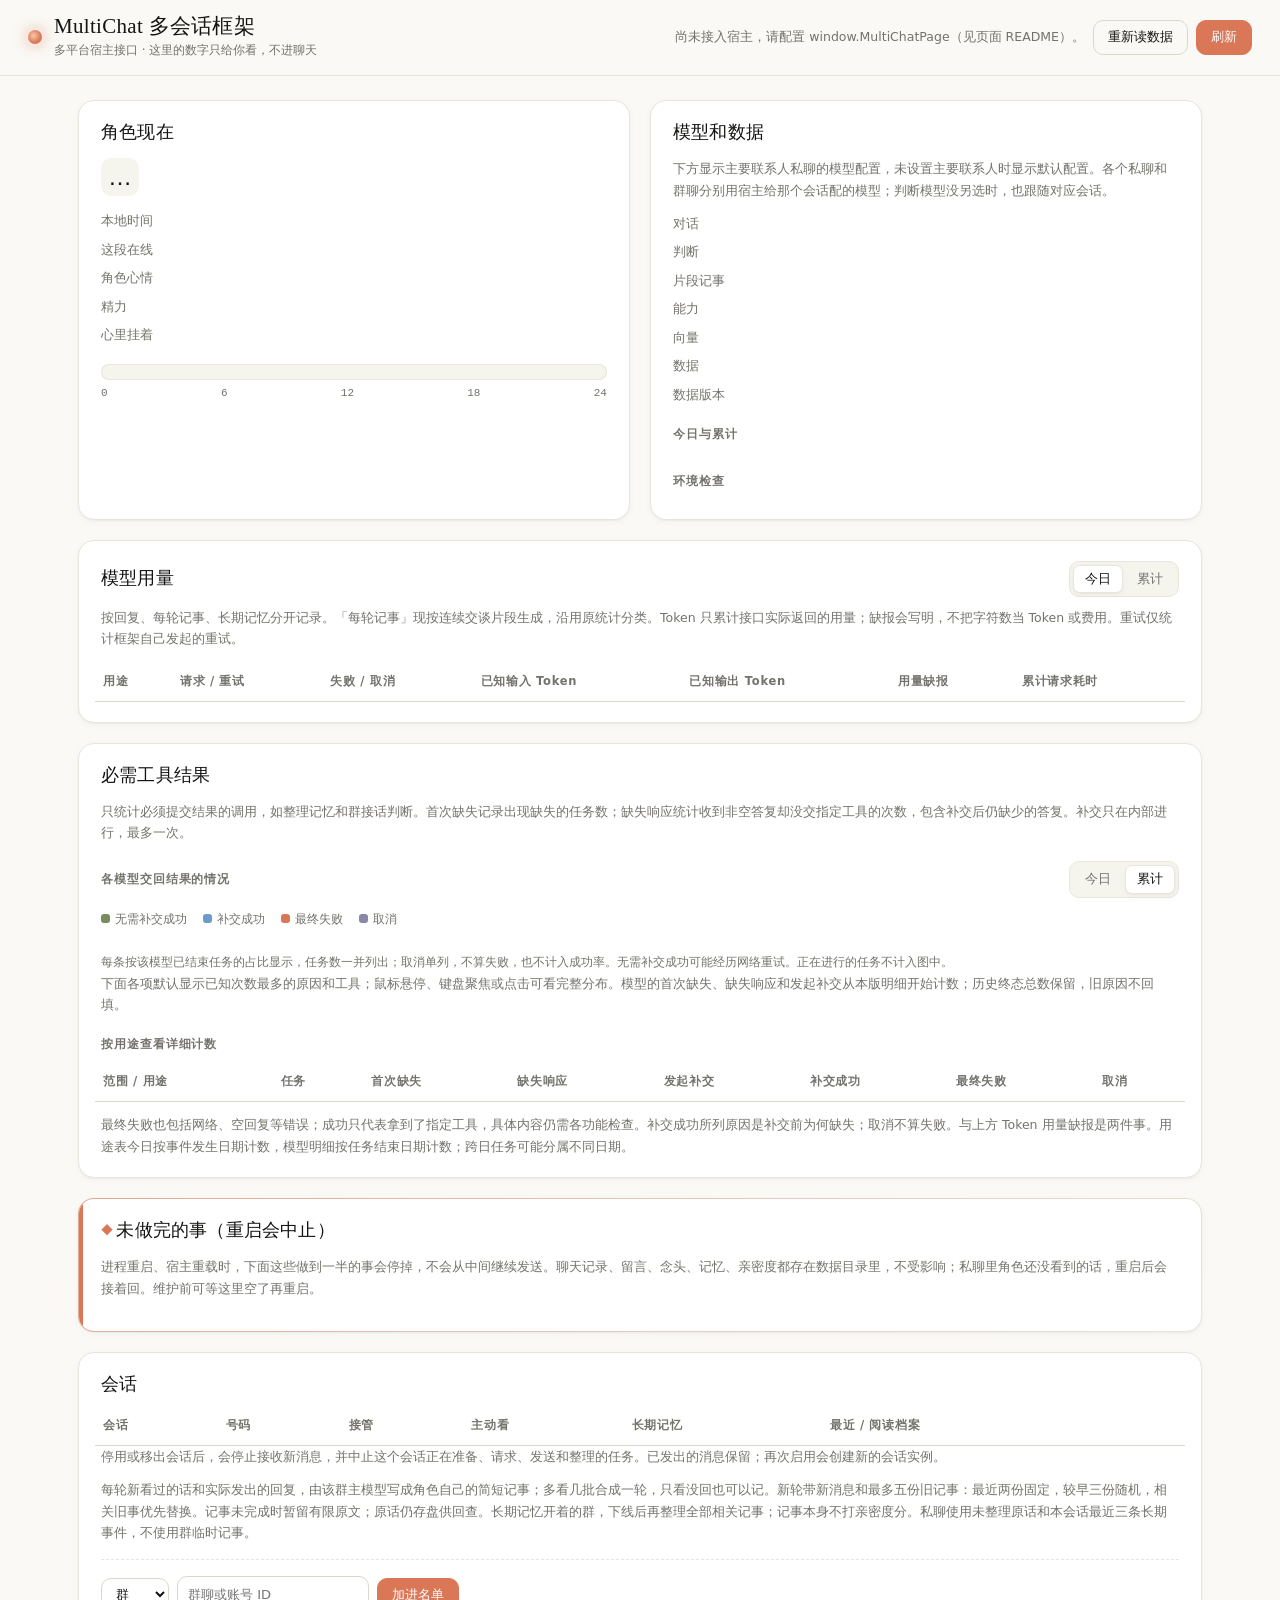
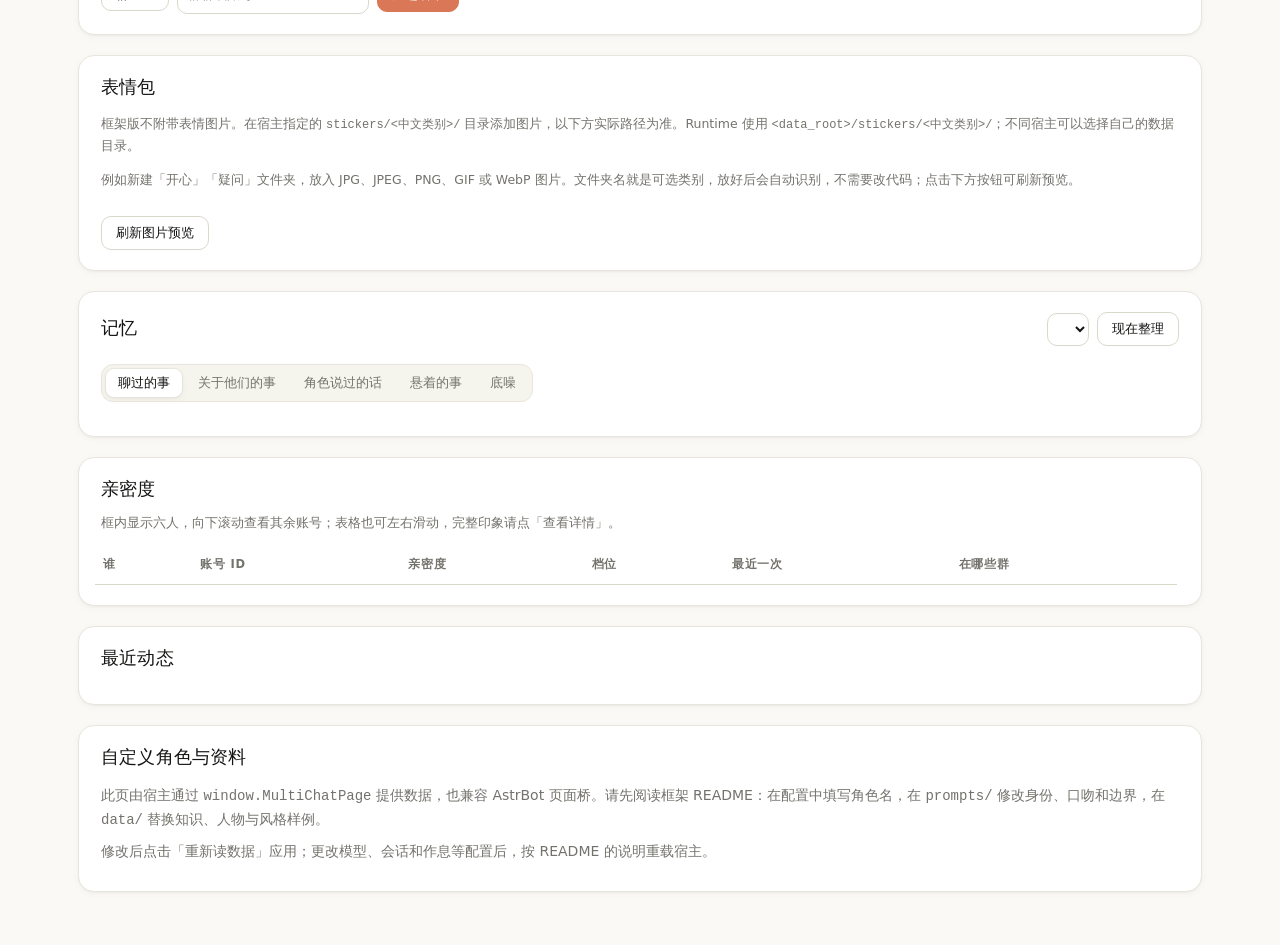
==== pages/dashboard/index.html @ bdea9f64 "Publish MultiChat framework v0.1.0" ====
<!doctype html>
<html lang="zh-CN">
  <head>
    <meta charset="utf-8" />
    <meta name="viewport" content="width=device-width, initial-scale=1" />
    <title>MultiChat 多会话框架</title>
    <link rel="stylesheet" href="./style.css" />
  </head>
  <body>
    <header class="top">
      <div class="brand">
        <span class="glow" aria-hidden="true"></span>
        <div>
          <h1>MultiChat 多会话框架</h1>
          <span class="sub">多平台宿主接口 · 这里的数字只给你看，不进聊天</span>
        </div>
      </div>
      <div class="top-actions">
        <span id="updated" class="muted"></span>
        <button id="reload-data" class="ghost">重新读数据</button>
        <button id="refresh">刷新</button>
      </div>
    </header>

    <main>
      <section class="grid two">
        <div class="card" id="her-card">
          <h2 id="character-heading">角色现在</h2>
          <div class="status-row">
            <span id="status-dot" class="status-icon" role="img" aria-label="状态加载中">…</span>
            <span id="status" class="status"></span>
            <span id="activity" class="muted"></span>
          </div>
          <p id="detail" class="detail"></p>
          <dl class="kv">
            <dt>本地时间</dt><dd id="her-hour"></dd>
            <dt>这段在线</dt><dd id="online-span"></dd>
            <dt>角色心情</dt><dd id="mood"></dd>
            <dt>精力</dt><dd id="energy"></dd>
            <dt>心里挂着</dt><dd id="thought"></dd>
          </dl>
          <div class="timeline-wrap">
            <div class="timeline" id="timeline"></div>
            <div class="timeline-scale"><span>0</span><span>6</span><span>12</span><span>18</span><span>24</span></div>
            <div class="legend" id="legend"></div>
          </div>
        </div>

        <div class="card">
          <h2>模型和数据</h2>
          <p class="muted">下方显示主要联系人私聊的模型配置，未设置主要联系人时显示默认配置。各个私聊和群聊分别用宿主给那个会话配的模型；判断模型没另选时，也跟随对应会话。</p>
          <dl class="kv">
            <dt>对话</dt><dd id="m-chat"></dd>
            <dt>判断</dt><dd id="m-judge"></dd>
            <dt>片段记事</dt><dd id="m-summary"></dd>
            <dt>能力</dt><dd id="m-caps"></dd>
            <dt>向量</dt><dd id="m-vec"></dd>
            <dt>数据</dt><dd id="m-data" class="path"></dd>
            <dt>数据版本</dt><dd id="m-version"></dd>
          </dl>
          <h3>今日与累计</h3>
          <div class="stats" id="stats"></div>
          <p class="muted stats-note" id="stats-total-note"></p>
          <h3>环境检查</h3>
          <ul class="env" id="env"></ul>
        </div>
      </section>

      <section class="card">
        <div class="card-head">
          <h2>模型用量</h2>
          <div class="period-switch" role="group" aria-label="模型用量统计范围">
            <button type="button" id="usage-today" class="on" aria-pressed="true">今日</button>
            <button type="button" id="usage-total" aria-pressed="false">累计</button>
          </div>
        </div>
        <p class="muted">按回复、每轮记事、长期记忆分开记录。「每轮记事」现按连续交谈片段生成，沿用原统计分类。Token 只累计接口实际返回的用量；缺报会写明，不把字符数当 Token 或费用。重试仅统计框架自己发起的重试。</p>
        <p class="muted" id="usage-range-note"></p>
        <div class="table-wrap"><table class="table" id="model-usage">
          <thead><tr><th>用途</th><th>请求 / 重试</th><th>失败 / 取消</th><th>已知输入 Token</th><th>已知输出 Token</th><th>用量缺报</th><th>累计请求耗时</th></tr></thead>
          <tbody></tbody>
        </table></div>
      </section>

      <section class="card" id="tool-results-card">
        <h2>必需工具结果</h2>
        <p class="muted" id="tool-results-since"></p>
        <p class="muted">只统计必须提交结果的调用，如整理记忆和群接话判断。首次缺失记录出现缺失的任务数；缺失响应统计收到非空答复却没交指定工具的次数，包含补交后仍缺少的答复。补交只在内部进行，最多一次。</p>
        <div class="card-head tool-chart-head">
          <h3>各模型交回结果的情况</h3>
          <div class="period-switch" role="group" aria-label="各模型工具结果统计范围">
            <button type="button" id="tool-model-today" aria-pressed="false">今日</button>
            <button type="button" id="tool-model-total" class="on" aria-pressed="true">累计</button>
          </div>
        </div>
        <p class="muted" id="tool-model-since"></p>
        <div class="tool-model-legend" aria-label="图例">
          <span><i class="result-first"></i>无需补交成功</span>
          <span><i class="result-recovered"></i>补交成功</span>
          <span><i class="result-failed"></i>最终失败</span>
          <span><i class="result-cancelled"></i>取消</span>
        </div>
        <div class="tool-model-chart" id="tool-model-chart" aria-label="按模型比较必需工具结果"></div>
        <p class="muted tool-chart-note">每条按该模型已结束任务的占比显示，任务数一并列出；取消单列，不算失败，也不计入成功率。无需补交成功可能经历网络重试。正在进行的任务不计入图中。</p>
        <p class="muted">下面各项默认显示已知次数最多的原因和工具；鼠标悬停、键盘聚焦或点击可看完整分布。模型的首次缺失、缺失响应和发起补交从本版明细开始计数；历史终态总数保留，旧原因不回填。</p>
        <h3>按用途查看详细计数</h3>
        <div class="table-wrap"><table class="table" id="tool-results">
          <thead><tr><th>范围 / 用途</th><th>任务</th><th>首次缺失</th><th>缺失响应</th><th>发起补交</th><th>补交成功</th><th>最终失败</th><th>取消</th></tr></thead>
          <tbody></tbody>
        </table></div>
        <p class="muted tool-results-note">最终失败也包括网络、空回复等错误；成功只代表拿到了指定工具，具体内容仍需各功能检查。补交成功所列原因是补交前为何缺失；取消不算失败。与上方 Token 用量缺报是两件事。用途表今日按事件发生日期计数，模型明细按任务结束日期计数；跨日任务可能分属不同日期。</p>
      </section>

      <section class="card" id="unfinished-card">
        <h2>未做完的事（重启会中止）</h2>
        <p class="muted">进程重启、宿主重载时，下面这些做到一半的事会停掉，不会从中间继续发送。聊天记录、留言、念头、记忆、亲密度都存在数据目录里，不受影响；私聊里角色还没看到的话，重启后会接着回。维护前可等这里空了再重启。</p>
        <ul class="env" id="unfinished"></ul>
      </section>

      <section class="card">
        <div class="card-head">
          <h2>会话</h2>
          <span class="muted" id="wl-note"></span>
        </div>
        <div class="table-wrap"><table class="table" id="sessions">
          <thead><tr><th>会话</th><th>号码</th><th>接管</th><th>主动看</th><th>长期记忆</th><th>最近 / 阅读档案</th><th></th></tr></thead>
          <tbody></tbody>
        </table></div>
        <p class="muted">停用或移出会话后，会停止接收新消息，并中止这个会话正在准备、请求、发送和整理的任务。已发出的消息保留；再次启用会创建新的会话实例。</p>
        <p class="muted">每轮新看过的话和实际发出的回复，由该群主模型写成角色自己的简短记事；多看几批合成一轮，只看没回也可以记。新轮带新消息和最多五份旧记事：最近两份固定，较早三份随机，相关旧事优先替换。记事未完成时暂留有限原文；原话仍存盘供回查。长期记忆开着的群，下线后再整理全部相关记事；记事本身不打亲密度分。私聊使用未整理原话和本会话最近三条长期事件，不使用群临时记事。</p>
        <form id="add-session" class="inline-form">
          <select id="add-kind"><option value="group">群</option><option value="private">私聊</option></select>
          <input id="add-id" placeholder="群聊或账号 ID" />
          <button type="submit">加进名单</button>
          <span class="muted" id="add-note"></span>
        </form>
      </section>

      <section class="card">
        <h2>表情包</h2>
        <p class="muted">框架版不附带表情图片。在宿主指定的 <code class="path">stickers/&lt;中文类别&gt;/</code> 目录添加图片，以下方实际路径为准。Runtime 使用 <code class="path">&lt;data_root&gt;/stickers/&lt;中文类别&gt;/</code>；不同宿主可以选择自己的数据目录。</p>
        <p class="muted">例如新建「开心」「疑问」文件夹，放入 JPG、JPEG、PNG、GIF 或 WebP 图片。文件夹名就是可选类别，放好后会自动识别，不需要改代码；点击下方按钮可刷新预览。</p>
        <p class="muted path" id="sticker-dir"></p>
        <p class="muted" id="sticker-count"></p>
        <div id="stickers" class="stickers"></div>
        <button id="load-stickers" class="ghost">刷新图片预览</button>
      </section>

      <section class="card">
        <div class="card-head">
          <h2>记忆</h2>
          <div class="row">
            <select id="mem-scope"></select>
            <button id="mem-run" class="ghost">现在整理</button>
          </div>
        </div>
        <p class="muted" id="mem-note"></p>
        <div class="tabs" id="mem-tabs">
          <button data-tab="episodes" class="on">聊过的事</button>
          <button data-tab="facts">关于他们的事</button>
          <button data-tab="words">角色说过的话</button>
          <button data-tab="threads">悬着的事</button>
          <button data-tab="haze">底噪</button>
        </div>
        <div id="mem-list" class="list"></div>
      </section>

      <section class="card">
        <div class="card-head"><h2>亲密度</h2><span class="muted" id="intimacy-count"></span></div>
        <p class="muted" id="intimacy-scroll-note">框内显示六人，向下滚动查看其余账号；表格也可左右滑动，完整印象请点「查看详情」。</p>
        <div class="table-wrap intimacy-scroll" id="intimacy-scroll" tabindex="0" role="region" aria-label="亲密度账号列表" aria-describedby="intimacy-scroll-note"><table class="table" id="intimacy">
          <thead><tr><th>谁</th><th>账号 ID</th><th>亲密度</th><th>档位</th><th>最近一次</th><th>在哪些群</th></tr></thead>
          <tbody></tbody>
        </table></div>
      </section>

      <section class="card">
        <h2>最近动态</h2>
        <div id="events" class="events"></div>
      </section>

      <footer class="card feedback" aria-labelledby="feedback-title">
        <h2 id="feedback-title">自定义角色与资料</h2>
        <p>此页由宿主通过 <code>window.MultiChatPage</code> 提供数据，也兼容 AstrBot 页面桥。请先阅读框架 README：在配置中填写角色名，在 <code>prompts/</code> 修改身份、口吻和边界，在 <code>data/</code> 替换知识、人物与风格样例。</p>
        <p>修改后点击「重新读数据」应用；更改模型、会话和作息等配置后，按 README 的说明重载宿主。</p>
      </footer>
    </main>
    <dialog id="intimacy-detail" class="intimacy-detail" aria-labelledby="intimacy-detail-title">
      <div class="card-head">
        <h2 id="intimacy-detail-title">账号详情</h2>
        <form method="dialog"><button type="submit" class="ghost" autofocus>关闭</button></form>
      </div>
      <div id="intimacy-detail-body"></div>
    </dialog>
    <div id="tool-detail-popover" class="tool-detail-popover" role="dialog" aria-labelledby="tool-detail-title" aria-modal="false" hidden></div>
    <div id="toast" class="toast"></div>
    <script type="module" src="./app.js"></script>
  </body>
</html>
---- pages/dashboard/style.css ----
/* MultiChat 多会话框架 · 仪表盘。暖色奶油底、陶土橙点缀、衬线标题（Claude 风格的配色和字体，不用它的标志）。
   字体只用本机装了的（不从网上拉）：标题衬线，中文没有衬线字体时退到雅黑 / 苹方，不退到宋体 */
:root {
  --bg: #faf9f5;
  --card: #ffffff;
  --inset: #f5f4ed;
  --text: #141413;
  --muted: #73726c;
  --line: #e8e6dc;
  --line-strong: #dad7cb;
  --accent: #d97757;
  --accent-hover: #c6613f;
  --accent-ink: #b5573a;
  --accent-soft: #f7e8e1;
  --ok: #5f7346;
  --ok-dot: #788c5d;
  --ok-soft: #ebefe3;
  --warn: #a8502f;
  --warn-soft: #f8ebe4;
  --shadow: 0 1px 2px rgba(20, 20, 19, .04), 0 2px 8px rgba(20, 20, 19, .03);
  --night: #6a9bcc;
  --day: #d4a55a;
  --rest: #cfccc1;
  --mission: #d97757;
  --mission-offline: #aa705c;
  --rest-offline: #8987a7;
  --idle: #788c5d;
  --serif: "Lora", "Tiempos Text", Georgia, "Noto Serif SC", "Source Han Serif SC", "Songti SC", "PingFang SC", "Microsoft YaHei", serif;
  --sans: system-ui, -apple-system, "Segoe UI", "PingFang SC", "Microsoft YaHei", sans-serif;
  --mono: ui-monospace, "Cascadia Mono", Consolas, monospace;
  color-scheme: light;
}
/* 深色：AstrBot 切了深色就跟着（data-theme），没说就跟系统 */
[data-theme="dark"] {
  --bg: #262624;
  --card: #30302e;
  --inset: #2a2a28;
  --text: #f5f4ed;
  --muted: #a6a39a;
  --line: #3d3d3a;
  --line-strong: #4a4a46;
  --accent: #d97757;
  --accent-hover: #e08a6c;
  --accent-ink: #e8a084;
  --accent-soft: #45302a;
  --ok: #a9bb8c;
  --ok-dot: #9db27c;
  --ok-soft: #343a2c;
  --warn: #eaa487;
  --warn-soft: #46302a;
  --shadow: 0 1px 2px rgba(0, 0, 0, .25);
  --night: #7fa9d6;
  --day: #d9b06a;
  --rest: #55534d;
  --mission: #e08a6c;
  --mission-offline: #b88470;
  --rest-offline: #aaa6ce;
  --idle: #93a874;
  color-scheme: dark;
}
@media (prefers-color-scheme: dark) {
  :root:not([data-theme="light"]) {
    --bg: #262624;
    --card: #30302e;
    --inset: #2a2a28;
    --text: #f5f4ed;
    --muted: #a6a39a;
    --line: #3d3d3a;
    --line-strong: #4a4a46;
    --accent-hover: #e08a6c;
    --accent-ink: #e8a084;
    --accent-soft: #45302a;
    --ok: #a9bb8c;
    --ok-dot: #9db27c;
    --ok-soft: #343a2c;
    --warn: #eaa487;
    --warn-soft: #46302a;
    --shadow: 0 1px 2px rgba(0, 0, 0, .25);
    --night: #7fa9d6;
    --day: #d9b06a;
    --rest: #55534d;
    --mission: #e08a6c;
    --mission-offline: #b88470;
    --rest-offline: #aaa6ce;
    --idle: #93a874;
    color-scheme: dark;
  }
}

* { box-sizing: border-box; }
html { background: var(--bg); }
body {
  margin: 0;
  background: var(--bg);
  color: var(--text);
  font: 14px/1.65 var(--sans);
  -webkit-font-smoothing: antialiased;
}
::selection { background: var(--accent-soft); }

/* ---------- 顶栏 ---------- */
.top {
  display: flex; flex-wrap: wrap; align-items: center; justify-content: space-between; gap: 12px;
  padding: 14px 28px;
  background: color-mix(in srgb, var(--bg) 88%, transparent);
  backdrop-filter: saturate(1.2) blur(8px);
  border-bottom: 1px solid var(--line);
  position: sticky; top: 0; z-index: 2;
}
.brand { display: flex; align-items: center; gap: 12px; min-width: 0; }
.glow {
  /* 一点萤火 */
  flex: none; width: 14px; height: 14px; border-radius: 50%;
  background: radial-gradient(circle at 40% 40%, #f6c9a8, var(--accent) 60%);
  box-shadow: 0 0 0 4px var(--accent-soft), 0 0 14px 2px color-mix(in srgb, var(--accent) 45%, transparent);
  animation: glow 3.6s ease-in-out infinite;
}
@keyframes glow { 50% { box-shadow: 0 0 0 6px var(--accent-soft), 0 0 20px 4px color-mix(in srgb, var(--accent) 30%, transparent); } }
@media (prefers-reduced-motion: reduce) { .glow { animation: none; } }
h1 { font: 500 21px/1.2 var(--serif); margin: 0; letter-spacing: .3px; white-space: nowrap; }
.sub { display: block; color: var(--muted); font-size: 12px; margin-top: 2px; }
.top-actions, .row { display: flex; gap: 8px; align-items: center; flex-wrap: wrap; }

/* ---------- 版面 ---------- */
main { padding: 24px 28px 56px; display: grid; grid-template-columns: minmax(0, 1fr); gap: 20px; max-width: 1180px; margin: 0 auto; }
.grid.two { display: grid; grid-template-columns: repeat(auto-fit, minmax(min(340px, 100%), 1fr)); gap: 20px; }
.card {
  background: var(--card); border: 1px solid var(--line); border-radius: 16px;
  padding: 20px 22px; min-width: 0; box-shadow: var(--shadow);
}
.card-head { display: flex; justify-content: space-between; align-items: center; gap: 12px; flex-wrap: wrap; margin-bottom: 10px; }
.card-head h2 { margin: 0; }
h2 { font: 500 18px/1.3 var(--serif); margin: 0 0 14px; letter-spacing: .2px; }
h3 {
  font-size: 11.5px; margin: 20px 0 8px; color: var(--muted); font-weight: 600;
  letter-spacing: .08em; text-transform: uppercase;
}
.muted { color: var(--muted); font-size: 12.5px; }
p.muted { margin: 0 0 12px; line-height: 1.7; }
#tool-results .tool-result-total { font-weight: 600; background: var(--inset); }
p.tool-results-note { margin: 12px 0 0; }

/* 「未做完的事」：一块告示 */
#unfinished-card {
  background: linear-gradient(0deg, var(--card), var(--card)) padding-box,
              linear-gradient(135deg, color-mix(in srgb, var(--accent) 55%, var(--line)), var(--line)) border-box;
  border: 1px solid transparent;
  position: relative; overflow: hidden;
}
#unfinished-card::before {
  content: ""; position: absolute; inset: 0 auto 0 0; width: 4px; background: var(--accent);
}
#unfinished-card h2::before { content: "◆ "; color: var(--accent); font-size: 12px; vertical-align: 2px; }

/* ---------- 按钮、输入 ---------- */
button {
  font: 500 13px/1.4 var(--sans); padding: 7px 14px; border-radius: 10px; cursor: pointer;
  border: 1px solid var(--accent); background: var(--accent); color: #fff; white-space: nowrap;
  transition: background .15s, border-color .15s, color .15s, box-shadow .15s;
}
button:hover { background: var(--accent-hover); border-color: var(--accent-hover); }
button:focus-visible, input:focus-visible, select:focus-visible, textarea:focus-visible {
  outline: none; box-shadow: 0 0 0 3px color-mix(in srgb, var(--accent) 35%, transparent);
}
button.ghost { background: transparent; color: var(--text); border-color: var(--line-strong); }
button.ghost:hover { background: var(--inset); border-color: var(--line-strong); }
button.small { padding: 3px 10px; font-size: 12px; border-radius: 8px; }
button:disabled { opacity: .5; cursor: default; }
input, select, textarea {
  font: inherit; font-size: 13px; padding: 7px 10px; border-radius: 10px;
  border: 1px solid var(--line-strong); background: var(--card); color: var(--text);
}
textarea { width: 100%; resize: vertical; }

/* ---------- 角色现在 ---------- */
.status-row { display: flex; align-items: center; gap: 10px; flex-wrap: wrap; }
.status-icon { display: inline-flex; align-items: center; justify-content: center; width: 38px; height: 38px; border-radius: 10px; background: var(--inset); flex: none; font: 24px/1 "Segoe UI Emoji", "Apple Color Emoji", sans-serif; }
.status-icon.online { background: var(--ok-soft); }
.status-icon.mission { background: var(--accent-soft); }
.status-icon.rest { background: var(--inset); }
.status { font: 500 26px/1.2 var(--serif); }
.detail { margin: 8px 0 14px; color: var(--muted); line-height: 1.7; }
.kv { display: grid; grid-template-columns: 84px minmax(0, 1fr); gap: 7px 14px; margin: 0; }
.kv dt { color: var(--muted); font-size: 13px; }
.kv dd { margin: 0; overflow-wrap: anywhere; }
.path { font-family: var(--mono); font-size: 12px; overflow-wrap: anywhere; word-break: break-word; }
.bar {
  display: inline-block; vertical-align: middle; width: 120px; height: 6px; border-radius: 99px;
  background: var(--inset); box-shadow: inset 0 0 0 1px var(--line); margin-right: 10px; overflow: hidden;
}
.bar > i { display: block; height: 100%; border-radius: 99px; background: var(--accent); }
.timeline-wrap { margin-top: 18px; }
.timeline {
  position: relative; height: 16px; border-radius: 99px; overflow: hidden; display: flex;
  background: var(--inset); box-shadow: inset 0 0 0 1px var(--line);
}
.timeline > span { height: 100%; }
.timeline .now { position: absolute; top: 0; bottom: 0; width: 2px; background: var(--text); box-shadow: 0 0 0 2px var(--card); }
.timeline-scale { display: flex; justify-content: space-between; color: var(--muted); font-size: 11px; margin-top: 4px; font-family: var(--mono); }
.legend { display: flex; gap: 14px; flex-wrap: wrap; font-size: 12px; color: var(--muted); margin-top: 8px; }
.legend i { display: inline-block; width: 9px; height: 9px; border-radius: 50%; margin-right: 5px; vertical-align: 0; }

/* ---------- 今天、环境检查、告示 ---------- */
.stats { display: grid; grid-template-columns: repeat(auto-fit, minmax(min(170px, 100%), 1fr)); gap: 10px; }
.stat { background: var(--inset); border: 1px solid var(--line); border-radius: 12px; padding: 10px 12px; }
.stat b { display: block; font: 500 22px/1.2 var(--serif); }
.stat span { color: var(--muted); font-size: 12px; }
.stat .stat-name { display: block; color: var(--text); margin-bottom: 8px; font-weight: 600; }
.stat-values { display: grid; grid-template-columns: minmax(0, 1fr) minmax(0, 1fr); gap: 8px; }
.stat-values > div { min-width: 0; }
.stat-values b { font-variant-numeric: tabular-nums; overflow-wrap: anywhere; font-size: 21px; }
.stat-values .stat-total { text-align: right; padding-left: 8px; border-left: 1px solid var(--line-strong); }
p.stats-note { margin: 9px 0 0; font-size: 11px; }
.period-switch { display: inline-flex; gap: 2px; padding: 3px; border: 1px solid var(--line); border-radius: 10px; background: var(--inset); }
.period-switch button { background: transparent; color: var(--muted); border-color: transparent; border-radius: 7px; padding: 4px 11px; }
.period-switch button:hover { color: var(--text); }
.period-switch button.on { color: var(--text); border-color: var(--line); background: var(--card); box-shadow: var(--shadow); }
#model-usage .usage-total { font-weight: 600; background: var(--inset); }

/* 必需结果按模型比较：宽度为已结束任务占比，文字同时提供次数。 */
.tool-chart-head { margin-top: 18px; }
.tool-chart-head h3 { margin: 0; }
.tool-model-legend, .tool-model-values { display: flex; flex-wrap: wrap; gap: 5px 16px; color: var(--muted); font-size: 12px; }
.tool-model-legend { margin: 12px 0 14px; }
.tool-model-legend i, .tool-model-values i { display: inline-block; width: 9px; height: 9px; border-radius: 3px; margin-right: 5px; }
.result-first { background: var(--ok-dot); }
.result-recovered { background: var(--night); }
.result-failed { background: var(--mission); }
.result-cancelled { background: var(--rest-offline); }
.tool-model-chart { display: grid; gap: 14px; }
.tool-model-row { border: 1px solid var(--line); border-radius: 12px; padding: 12px 14px; background: var(--inset); min-width: 0; }
.tool-model-title { display: flex; justify-content: space-between; align-items: flex-start; gap: 12px; margin-bottom: 9px; }
.tool-model-name { min-width: 0; }
.tool-model-name b { display: block; font-weight: 600; overflow-wrap: anywhere; }
.tool-model-name span, .tool-model-summary span { display: block; color: var(--muted); font-size: 11.5px; overflow-wrap: anywhere; }
.tool-model-summary { text-align: right; flex-shrink: 0; }
.tool-model-summary b { font-weight: 600; font-variant-numeric: tabular-nums; }
.tool-model-bar { display: flex; height: 16px; border-radius: 6px; overflow: hidden; background: var(--line); }
.tool-model-bar > span:not(.tool-model-zero) { flex: none; height: 100%; }
.tool-model-bar > span + span { border-left: 1px solid var(--card); }
.tool-model-zero { margin: auto; line-height: 16px; color: var(--muted); font-size: 10px; }
.tool-model-values { margin-top: 8px; }
.tool-model-values b { color: var(--text); font-variant-numeric: tabular-nums; font-weight: 500; }
.chart-empty { padding: 18px 14px; color: var(--muted); background: var(--inset); border: 1px dashed var(--line-strong); border-radius: 10px; font-size: 13px; }
p.tool-chart-note { margin: 10px 0 0; font-size: 11.5px; }
.env { list-style: none; padding: 0; margin: 0; display: grid; gap: 8px; }
.env li {
  position: relative; padding: 8px 12px 8px 30px; border-radius: 10px; font-size: 13px; line-height: 1.6;
  background: var(--inset); border: 1px solid var(--line);
}
.env li::before {
  content: ""; position: absolute; left: 12px; top: 14px; width: 7px; height: 7px; border-radius: 50%; background: var(--muted);
}
.env li.warn { background: var(--warn-soft); border-color: color-mix(in srgb, var(--warn) 22%, transparent); color: var(--warn); }
.env li.warn::before { background: var(--accent); }
.env li.ok { background: var(--ok-soft); border-color: color-mix(in srgb, var(--ok) 22%, transparent); color: var(--ok); }
.env li.ok::before { background: var(--ok-dot); }
.env li b { font-weight: 600; }

/* ---------- 表格、开关 ---------- */
.table-wrap { overflow-x: auto; margin: 0 -6px; }
.table { width: 100%; border-collapse: separate; border-spacing: 0; font-size: 13px; }
.table th, .table td { text-align: left; padding: 10px 8px; border-bottom: 1px solid var(--line); vertical-align: top; }
.table th { color: var(--muted); font-weight: 600; font-size: 11.5px; letter-spacing: .06em; border-bottom-color: var(--line-strong); white-space: nowrap; }
.table td:first-child { white-space: nowrap; }
.table td.muted { min-width: 7.5em; }  /* 说明文字多的列别挤成一字一行（表格本来就能左右滑） */
#intimacy td:nth-child(5) { min-width: 15em; }  /* 亲密度表「最近一次」：理由、印象 */
.intimacy-scroll { --intimacy-row-height: 112px; overflow-y: auto; max-height: 720px; scrollbar-gutter: stable; overscroll-behavior: contain; }
.intimacy-scroll:focus-visible { outline: 2px solid var(--accent); outline-offset: 3px; border-radius: 6px; }
#intimacy { min-width: 780px; }
#intimacy thead th { position: sticky; top: 0; z-index: 1; background: var(--card); box-shadow: 0 1px 0 var(--line-strong); }
#intimacy td:nth-child(5), #intimacy td:nth-child(6) { overflow-wrap: anywhere; }
#intimacy td { padding-top: 8px; padding-bottom: 8px; }
#intimacy td:first-child { white-space: normal; min-width: 7em; }
#intimacy .intimacy-cell { height: calc(var(--intimacy-row-height) - 17px); min-width: 0; overflow: hidden; }
#intimacy .intimacy-preview { display: -webkit-box; -webkit-box-orient: vertical; -webkit-line-clamp: 3; overflow: hidden; overflow-wrap: anywhere; }
#intimacy .intimacy-recent { display: flex; flex-direction: column; gap: 5px; align-items: flex-start; }
#intimacy .intimacy-recent .intimacy-preview { flex: 1; min-height: 0; -webkit-line-clamp: 3; }
#intimacy .intimacy-recent button { margin-top: auto; flex: none; }
.intimacy-detail { width: min(620px, calc(100vw - 32px)); max-height: 82vh; overflow-y: auto; padding: 20px; border: 1px solid var(--line-strong); border-radius: 16px; background: var(--card); color: var(--text); box-shadow: var(--shadow); }
.intimacy-detail::backdrop { background: rgb(0 0 0 / 45%); }
.intimacy-detail .kv { margin-top: 16px; }
.intimacy-detail dd { white-space: pre-wrap; }
.table tbody tr { transition: background .12s; }
.table tbody tr:hover { background: var(--inset); }
.table tbody tr:last-child td { border-bottom: none; }
.switch { position: relative; display: inline-block; width: 36px; height: 20px; vertical-align: middle; }
.switch input { opacity: 0; width: 0; height: 0; }
.switch span { position: absolute; inset: 0; border-radius: 99px; background: var(--line-strong); transition: .18s; cursor: pointer; }
.switch span::after {
  content: ""; position: absolute; left: 2px; top: 2px; width: 16px; height: 16px; border-radius: 50%;
  background: #fff; box-shadow: 0 1px 2px rgba(0, 0, 0, .2); transition: .18s;
}
.switch input:checked + span { background: var(--accent); }
.switch input:checked + span::after { transform: translateX(16px); }
.switch input:focus-visible + span { box-shadow: 0 0 0 3px color-mix(in srgb, var(--accent) 35%, transparent); }
.switch input:disabled + span { opacity: .45; cursor: default; }
.inline-form { display: flex; gap: 8px; align-items: center; flex-wrap: wrap; margin-top: 16px; padding-top: 16px; border-top: 1px dashed var(--line); }
.row-actions { white-space: nowrap; }
.row-actions button + button { margin-left: 6px; }
#like-result:not(:empty) { margin-bottom: 14px; }
#like-qq { width: 10em; }
.stack { display: grid; gap: 12px; }
.stack label { display: grid; gap: 6px; color: var(--muted); font-size: 12.5px; }

/* ---------- 记忆 ---------- */
.tool-model-stages { display: grid; grid-template-columns: repeat(3, minmax(0, 1fr)); gap: 10px; margin-top: 12px; }
.tool-model-stage { min-width: 0; padding: 8px; border: 1px solid var(--line); border-radius: 10px; background: var(--card); }
.tool-stage-label { display: flex; justify-content: space-between; gap: 6px; margin-bottom: 5px; font-size: 12px; color: var(--muted); }
.tool-stage-label small { font-weight: normal; font-size: 10px; }
#tool-results td:not(:first-child) { vertical-align: top; }
#tool-results td:nth-child(n+3) { min-width: 170px; max-width: 230px; white-space: normal; }
.tool-detail-cell { display: flex; flex-direction: column; align-items: flex-start; gap: 4px; width: 100%; min-width: 0; padding: 7px 8px; color: var(--text); background: transparent; border: 1px solid transparent; border-radius: 8px; text-align: left; font-weight: normal; line-height: 1.45; white-space: normal; cursor: help; }
.tool-detail-cell:hover, .tool-detail-cell:focus-visible, .tool-detail-cell[aria-expanded="true"] { color: var(--text); background: var(--inset); border-color: var(--line-strong); }
.tool-detail-cell:focus-visible { outline: 2px solid var(--accent); outline-offset: 1px; }
.tool-detail-cell > b { font-size: 16px; font-variant-numeric: tabular-nums; }
.tool-detail-cell > b small { font-size: 10px; font-weight: normal; margin-left: 5px; color: var(--muted); }
.tool-detail-top { font-size: 11.5px; color: var(--text); }
.tool-detail-tool { font-size: 10.5px; color: var(--muted); overflow-wrap: anywhere; }
.tool-detail-unknown { color: var(--muted); font-size: 11px; }
.tool-detail-popover { position: fixed; z-index: 1000; box-sizing: border-box; width: min(520px, calc(100vw - 24px)); max-height: min(70vh, 560px); overflow: auto; padding: 16px; color: var(--text); background: var(--card); border: 1px solid var(--line-strong); border-radius: 14px; box-shadow: 0 12px 40px rgb(0 0 0 / 24%); font-size: 12px; line-height: 1.6; }
.tool-detail-popover[hidden] { display: none; }
.tool-detail-head { display: flex; justify-content: space-between; align-items: flex-start; gap: 12px; }
.tool-detail-head h3 { margin: 0; overflow-wrap: anywhere; font-size: 15px; }
.tool-detail-head button { flex: none; }
.tool-detail-overview { display: flex; gap: 5px 12px; flex-wrap: wrap; }
.tool-detail-list { display: grid; gap: 7px; }
.tool-detail-item { display: flex; justify-content: space-between; align-items: flex-start; gap: 16px; border-top: 1px solid var(--line); padding-top: 8px; }
.tool-detail-item > div { display: flex; flex-direction: column; min-width: 0; overflow-wrap: anywhere; }
.tool-detail-item > strong { flex: none; text-align: right; font-variant-numeric: tabular-nums; }
.tool-detail-item > strong small { display: block; font-weight: normal; color: var(--muted); }

.tabs {
  display: inline-flex; gap: 2px; flex-wrap: wrap; padding: 3px; margin: 6px 0 14px;
  background: var(--inset); border: 1px solid var(--line); border-radius: 12px;
}
.tabs button {
  background: transparent; color: var(--muted); border: 1px solid transparent; border-radius: 9px; padding: 5px 12px; font-weight: 500;
}
.tabs button:hover { background: transparent; color: var(--text); }
.tabs button.on { background: var(--card); color: var(--text); border-color: var(--line); box-shadow: var(--shadow); }
.list { display: grid; gap: 8px; }
.item {
  padding: 12px 14px; border-radius: 12px; background: var(--inset); border: 1px solid var(--line);
  display: flex; justify-content: space-between; align-items: flex-start; gap: 12px; line-height: 1.7;
}
.item .meta { color: var(--muted); font-size: 12px; margin-top: 2px; }
.tag {
  display: inline-block; font-size: 11px; line-height: 1.6; padding: 0 8px; border-radius: 99px; margin-right: 6px;
  background: var(--accent-soft); color: var(--accent-ink); vertical-align: 1px;
}
.tag + .tag { background: var(--card); color: var(--muted); box-shadow: inset 0 0 0 1px var(--line); }

/* ---------- 最近动态 ---------- */
.events { display: grid; gap: 2px; max-height: 440px; overflow-y: auto; font-size: 13px; padding-right: 4px; }
.ev { display: grid; grid-template-columns: 70px 88px 1fr; gap: 10px; padding: 6px 8px; border-radius: 8px; align-items: baseline; }
.ev:hover { background: var(--inset); }
.ev > .muted { font-family: var(--mono); font-size: 11.5px; }
.ev .k {
  justify-self: start; font-size: 11.5px; padding: 0 8px; border-radius: 99px;
  background: var(--inset); color: var(--text); box-shadow: inset 0 0 0 1px var(--line); white-space: nowrap;
}
.ev.warn .k { background: var(--warn-soft); color: var(--warn); box-shadow: none; }
.ev.warn .t { color: var(--warn); }
.ev .s { color: var(--muted); font-size: 12px; margin-right: 6px; }

/* ---------- 表情包 ---------- */
.stickers { display: grid; gap: 10px; margin: 10px 0 14px; }
.stickers .emo { display: flex; gap: 8px; align-items: center; flex-wrap: wrap; }
.stickers .emo b { width: 56px; font-weight: 500; color: var(--muted); font-size: 12px; }
.stickers img { width: 46px; height: 46px; object-fit: cover; border-radius: 10px; border: 1px solid var(--line); }

/* ---------- 提示 ---------- */
.feedback p { margin: 0 0 8px; color: var(--muted); }
.feedback a { color: var(--accent-ink); text-decoration: underline; text-underline-offset: 3px; overflow-wrap: anywhere; }
.feedback a:hover { color: var(--text); }
.feedback a:focus-visible { outline: 2px solid var(--accent-ink); outline-offset: 4px; border-radius: 2px; }

.toast {
  position: fixed; right: 20px; bottom: 20px; padding: 10px 16px; border-radius: 12px;
  background: var(--text); color: var(--bg); font-size: 13px; box-shadow: 0 6px 24px rgba(0, 0, 0, .18);
  opacity: 0; transform: translateY(6px); transition: .2s; pointer-events: none;
}
.toast.show { opacity: .96; transform: none; }

/* 滚动条也收一收 */
.events::-webkit-scrollbar, .table-wrap::-webkit-scrollbar { width: 8px; height: 8px; }
.events::-webkit-scrollbar-thumb, .table-wrap::-webkit-scrollbar-thumb { background: var(--line-strong); border-radius: 99px; }

@media (max-width: 640px) {
  main { padding: 16px 16px 40px; gap: 16px; }
  .top { padding: 10px 16px; flex-wrap: wrap; }
  .sub, #updated { display: none; }
  h1 { font-size: 18px; }
  .top-actions { flex-wrap: nowrap; gap: 6px; }
  .top-actions button { padding: 5px 10px; font-size: 12px; }
  .card { padding: 16px; border-radius: 14px; }
  .ev { grid-template-columns: 60px 1fr; }
  .ev .k { display: none; }
  .bar { width: 84px; }
  .tool-model-title { flex-direction: column; gap: 5px; }
  .tool-model-summary { text-align: left; }
  .tool-model-summary b, .tool-model-summary span { display: inline; }
  .tool-model-summary span { margin-left: 8px; }
  .tool-model-row { padding: 10px 12px; }
  .tool-model-values, .tool-model-legend { gap: 5px 12px; }
  .tool-model-stages { grid-template-columns: repeat(2, minmax(0, 1fr)); gap: 6px; }
  .tool-model-stage { padding: 5px; }
  .tool-detail-cell { padding: 5px; }
  .tool-detail-popover { max-height: 72vh; padding: 12px; }
}
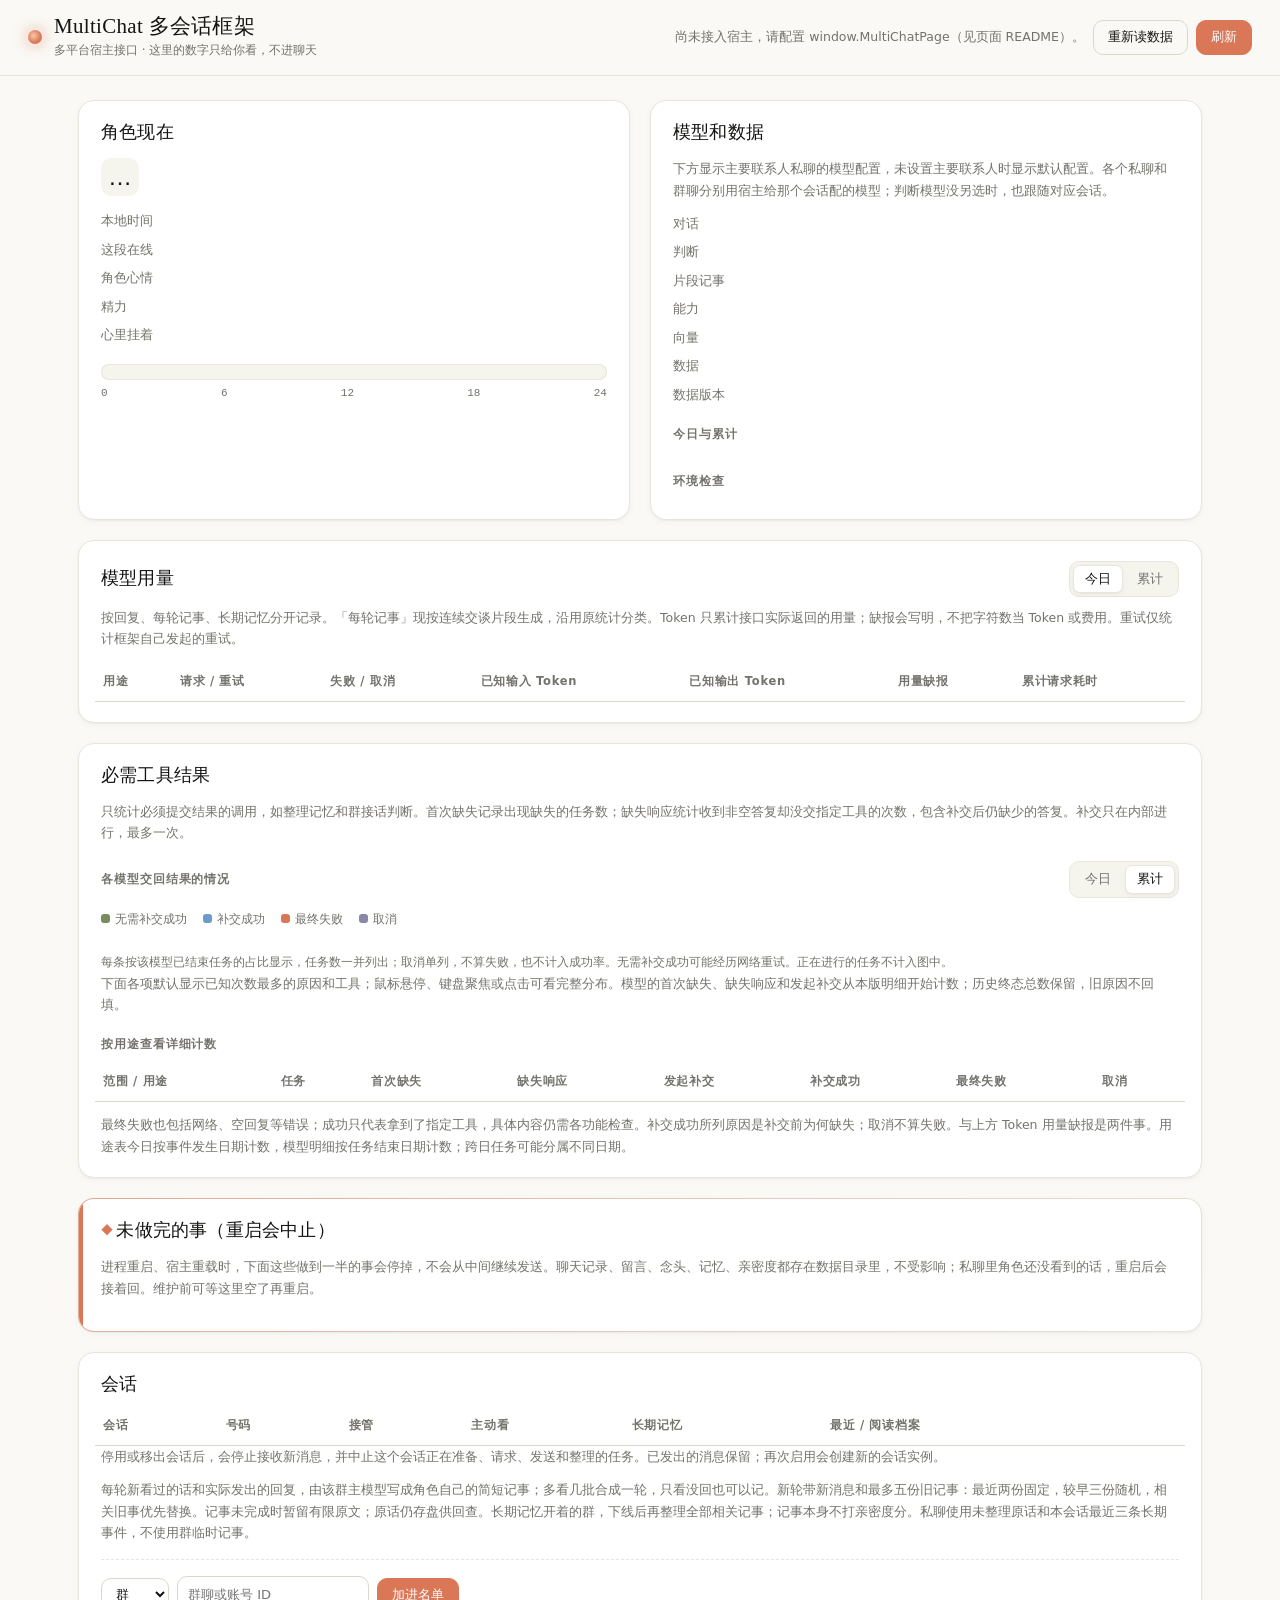
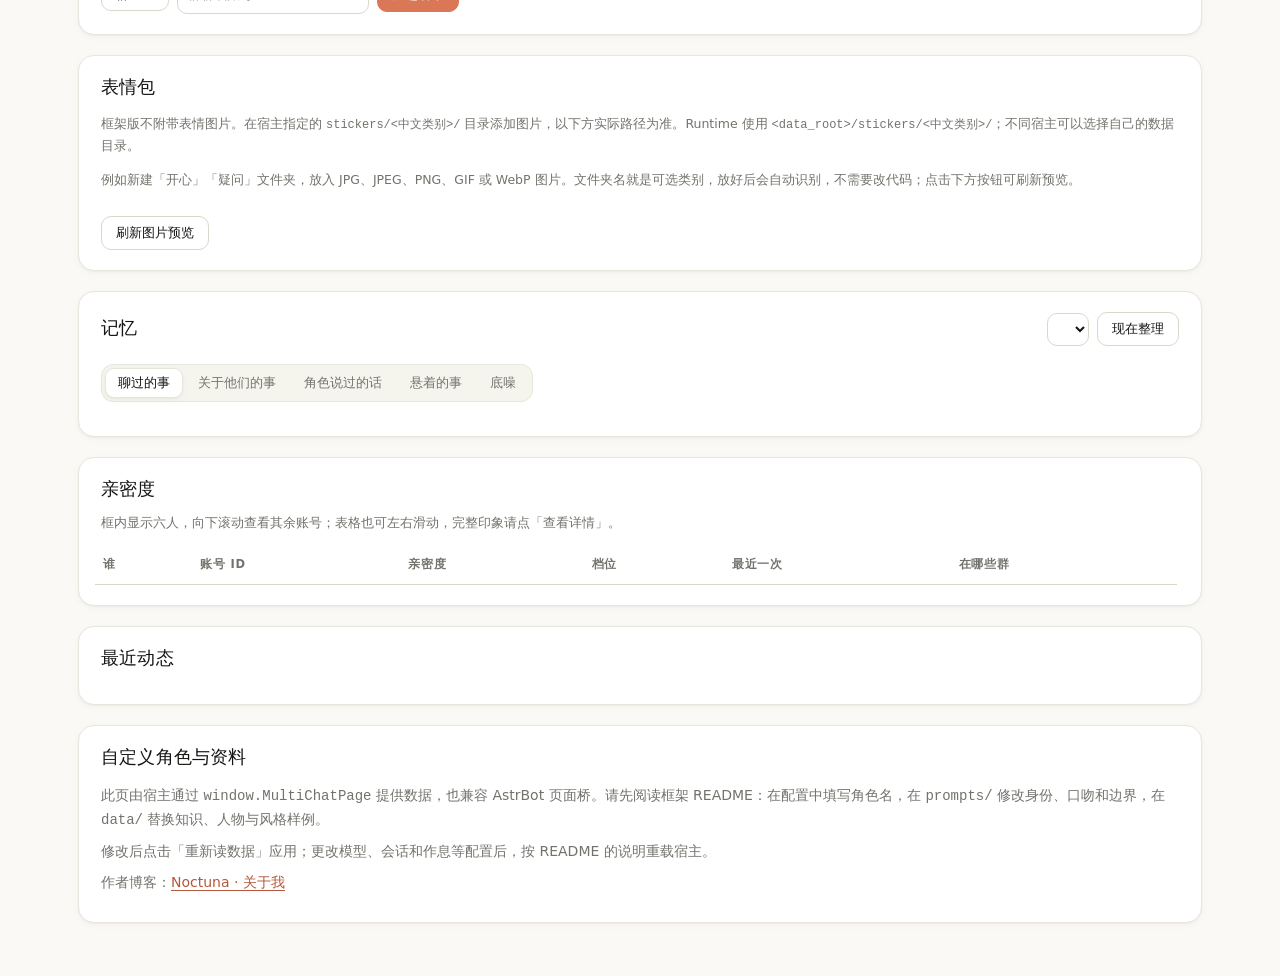
==== commit ec5a8f34: "Smooth per-group reading waits and verify daily busy boundaries" ====
--- a/pages/dashboard/index.html
+++ b/pages/dashboard/index.html
@@ -183,6 +183,7 @@
         <h2 id="feedback-title">自定义角色与资料</h2>
         <p>此页由宿主通过 <code>window.MultiChatPage</code> 提供数据，也兼容 AstrBot 页面桥。请先阅读框架 README：在配置中填写角色名，在 <code>prompts/</code> 修改身份、口吻和边界，在 <code>data/</code> 替换知识、人物与风格样例。</p>
         <p>修改后点击「重新读数据」应用；更改模型、会话和作息等配置后，按 README 的说明重载宿主。</p>
+        <p>作者博客：<a href="https://www.noctuna.cc/about" target="_blank" rel="noopener noreferrer">Noctuna · 关于我</a></p>
       </footer>
     </main>
     <dialog id="intimacy-detail" class="intimacy-detail" aria-labelledby="intimacy-detail-title">
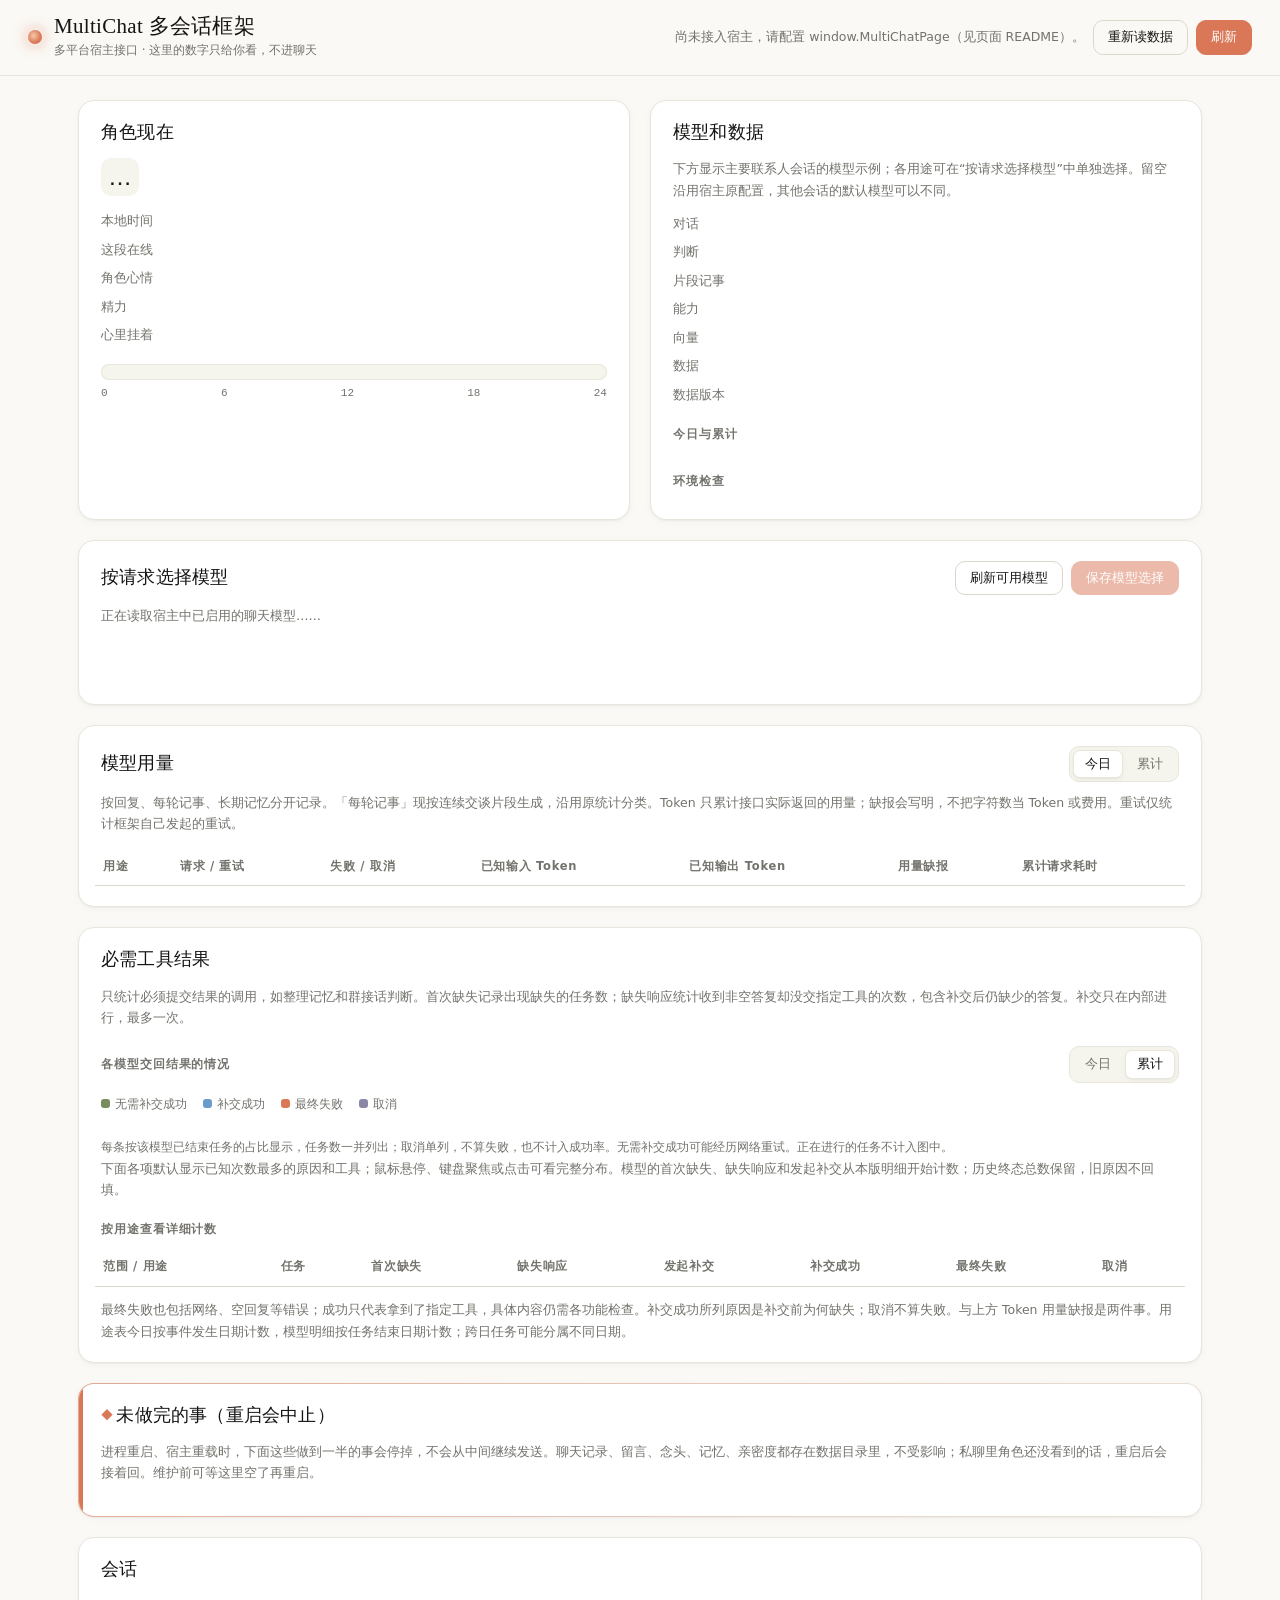
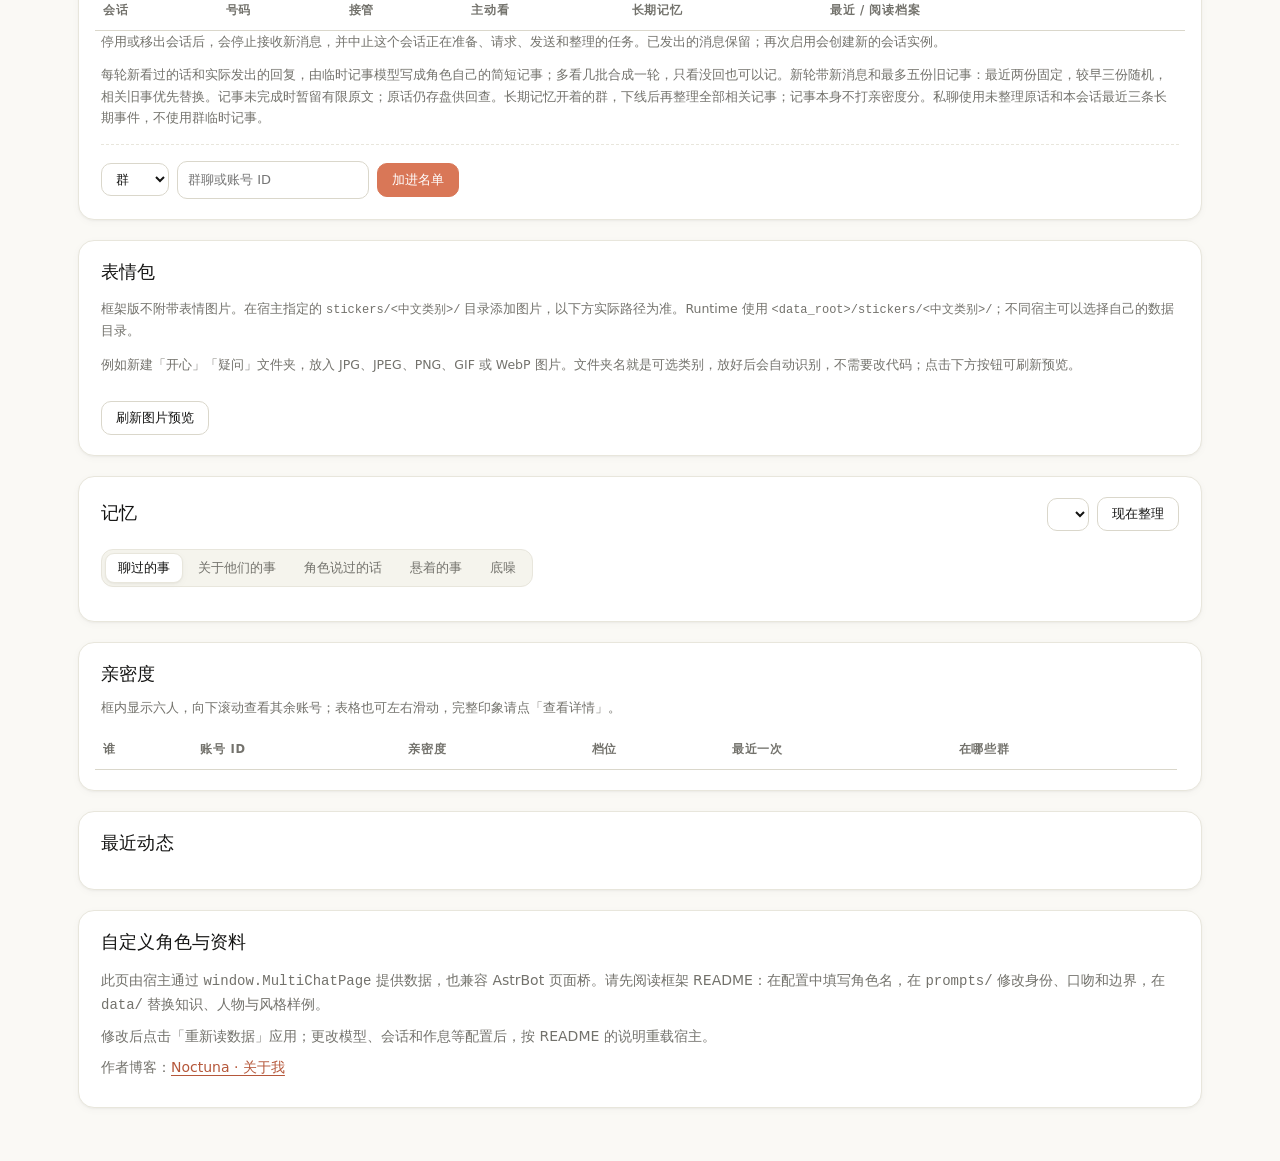
==== commit 5ef0be57: "Add purpose model routing and read-only memory universe" ====
--- a/pages/dashboard/index.html
+++ b/pages/dashboard/index.html
@@ -1,200 +1,216 @@
-<!doctype html>
-<html lang="zh-CN">
-  <head>
-    <meta charset="utf-8" />
-    <meta name="viewport" content="width=device-width, initial-scale=1" />
-    <title>MultiChat 多会话框架</title>
-    <link rel="stylesheet" href="./style.css" />
-  </head>
-  <body>
-    <header class="top">
-      <div class="brand">
-        <span class="glow" aria-hidden="true"></span>
-        <div>
-          <h1>MultiChat 多会话框架</h1>
-          <span class="sub">多平台宿主接口 · 这里的数字只给你看，不进聊天</span>
-        </div>
-      </div>
-      <div class="top-actions">
-        <span id="updated" class="muted"></span>
-        <button id="reload-data" class="ghost">重新读数据</button>
-        <button id="refresh">刷新</button>
-      </div>
-    </header>
-
-    <main>
-      <section class="grid two">
-        <div class="card" id="her-card">
-          <h2 id="character-heading">角色现在</h2>
-          <div class="status-row">
-            <span id="status-dot" class="status-icon" role="img" aria-label="状态加载中">…</span>
-            <span id="status" class="status"></span>
-            <span id="activity" class="muted"></span>
-          </div>
-          <p id="detail" class="detail"></p>
-          <dl class="kv">
-            <dt>本地时间</dt><dd id="her-hour"></dd>
-            <dt>这段在线</dt><dd id="online-span"></dd>
-            <dt>角色心情</dt><dd id="mood"></dd>
-            <dt>精力</dt><dd id="energy"></dd>
-            <dt>心里挂着</dt><dd id="thought"></dd>
-          </dl>
-          <div class="timeline-wrap">
-            <div class="timeline" id="timeline"></div>
-            <div class="timeline-scale"><span>0</span><span>6</span><span>12</span><span>18</span><span>24</span></div>
-            <div class="legend" id="legend"></div>
-          </div>
-        </div>
-
-        <div class="card">
-          <h2>模型和数据</h2>
-          <p class="muted">下方显示主要联系人私聊的模型配置，未设置主要联系人时显示默认配置。各个私聊和群聊分别用宿主给那个会话配的模型；判断模型没另选时，也跟随对应会话。</p>
-          <dl class="kv">
-            <dt>对话</dt><dd id="m-chat"></dd>
-            <dt>判断</dt><dd id="m-judge"></dd>
-            <dt>片段记事</dt><dd id="m-summary"></dd>
-            <dt>能力</dt><dd id="m-caps"></dd>
-            <dt>向量</dt><dd id="m-vec"></dd>
-            <dt>数据</dt><dd id="m-data" class="path"></dd>
-            <dt>数据版本</dt><dd id="m-version"></dd>
-          </dl>
-          <h3>今日与累计</h3>
-          <div class="stats" id="stats"></div>
-          <p class="muted stats-note" id="stats-total-note"></p>
-          <h3>环境检查</h3>
-          <ul class="env" id="env"></ul>
-        </div>
-      </section>
-
-      <section class="card">
-        <div class="card-head">
-          <h2>模型用量</h2>
-          <div class="period-switch" role="group" aria-label="模型用量统计范围">
-            <button type="button" id="usage-today" class="on" aria-pressed="true">今日</button>
-            <button type="button" id="usage-total" aria-pressed="false">累计</button>
-          </div>
-        </div>
-        <p class="muted">按回复、每轮记事、长期记忆分开记录。「每轮记事」现按连续交谈片段生成，沿用原统计分类。Token 只累计接口实际返回的用量；缺报会写明，不把字符数当 Token 或费用。重试仅统计框架自己发起的重试。</p>
-        <p class="muted" id="usage-range-note"></p>
-        <div class="table-wrap"><table class="table" id="model-usage">
-          <thead><tr><th>用途</th><th>请求 / 重试</th><th>失败 / 取消</th><th>已知输入 Token</th><th>已知输出 Token</th><th>用量缺报</th><th>累计请求耗时</th></tr></thead>
-          <tbody></tbody>
-        </table></div>
-      </section>
-
-      <section class="card" id="tool-results-card">
-        <h2>必需工具结果</h2>
-        <p class="muted" id="tool-results-since"></p>
-        <p class="muted">只统计必须提交结果的调用，如整理记忆和群接话判断。首次缺失记录出现缺失的任务数；缺失响应统计收到非空答复却没交指定工具的次数，包含补交后仍缺少的答复。补交只在内部进行，最多一次。</p>
-        <div class="card-head tool-chart-head">
-          <h3>各模型交回结果的情况</h3>
-          <div class="period-switch" role="group" aria-label="各模型工具结果统计范围">
-            <button type="button" id="tool-model-today" aria-pressed="false">今日</button>
-            <button type="button" id="tool-model-total" class="on" aria-pressed="true">累计</button>
-          </div>
-        </div>
-        <p class="muted" id="tool-model-since"></p>
-        <div class="tool-model-legend" aria-label="图例">
-          <span><i class="result-first"></i>无需补交成功</span>
-          <span><i class="result-recovered"></i>补交成功</span>
-          <span><i class="result-failed"></i>最终失败</span>
-          <span><i class="result-cancelled"></i>取消</span>
-        </div>
-        <div class="tool-model-chart" id="tool-model-chart" aria-label="按模型比较必需工具结果"></div>
-        <p class="muted tool-chart-note">每条按该模型已结束任务的占比显示，任务数一并列出；取消单列，不算失败，也不计入成功率。无需补交成功可能经历网络重试。正在进行的任务不计入图中。</p>
-        <p class="muted">下面各项默认显示已知次数最多的原因和工具；鼠标悬停、键盘聚焦或点击可看完整分布。模型的首次缺失、缺失响应和发起补交从本版明细开始计数；历史终态总数保留，旧原因不回填。</p>
-        <h3>按用途查看详细计数</h3>
-        <div class="table-wrap"><table class="table" id="tool-results">
-          <thead><tr><th>范围 / 用途</th><th>任务</th><th>首次缺失</th><th>缺失响应</th><th>发起补交</th><th>补交成功</th><th>最终失败</th><th>取消</th></tr></thead>
-          <tbody></tbody>
-        </table></div>
-        <p class="muted tool-results-note">最终失败也包括网络、空回复等错误；成功只代表拿到了指定工具，具体内容仍需各功能检查。补交成功所列原因是补交前为何缺失；取消不算失败。与上方 Token 用量缺报是两件事。用途表今日按事件发生日期计数，模型明细按任务结束日期计数；跨日任务可能分属不同日期。</p>
-      </section>
-
-      <section class="card" id="unfinished-card">
-        <h2>未做完的事（重启会中止）</h2>
-        <p class="muted">进程重启、宿主重载时，下面这些做到一半的事会停掉，不会从中间继续发送。聊天记录、留言、念头、记忆、亲密度都存在数据目录里，不受影响；私聊里角色还没看到的话，重启后会接着回。维护前可等这里空了再重启。</p>
-        <ul class="env" id="unfinished"></ul>
-      </section>
-
-      <section class="card">
-        <div class="card-head">
-          <h2>会话</h2>
-          <span class="muted" id="wl-note"></span>
-        </div>
-        <div class="table-wrap"><table class="table" id="sessions">
-          <thead><tr><th>会话</th><th>号码</th><th>接管</th><th>主动看</th><th>长期记忆</th><th>最近 / 阅读档案</th><th></th></tr></thead>
-          <tbody></tbody>
-        </table></div>
-        <p class="muted">停用或移出会话后，会停止接收新消息，并中止这个会话正在准备、请求、发送和整理的任务。已发出的消息保留；再次启用会创建新的会话实例。</p>
-        <p class="muted">每轮新看过的话和实际发出的回复，由该群主模型写成角色自己的简短记事；多看几批合成一轮，只看没回也可以记。新轮带新消息和最多五份旧记事：最近两份固定，较早三份随机，相关旧事优先替换。记事未完成时暂留有限原文；原话仍存盘供回查。长期记忆开着的群，下线后再整理全部相关记事；记事本身不打亲密度分。私聊使用未整理原话和本会话最近三条长期事件，不使用群临时记事。</p>
-        <form id="add-session" class="inline-form">
-          <select id="add-kind"><option value="group">群</option><option value="private">私聊</option></select>
-          <input id="add-id" placeholder="群聊或账号 ID" />
-          <button type="submit">加进名单</button>
-          <span class="muted" id="add-note"></span>
-        </form>
-      </section>
-
-      <section class="card">
-        <h2>表情包</h2>
-        <p class="muted">框架版不附带表情图片。在宿主指定的 <code class="path">stickers/&lt;中文类别&gt;/</code> 目录添加图片，以下方实际路径为准。Runtime 使用 <code class="path">&lt;data_root&gt;/stickers/&lt;中文类别&gt;/</code>；不同宿主可以选择自己的数据目录。</p>
-        <p class="muted">例如新建「开心」「疑问」文件夹，放入 JPG、JPEG、PNG、GIF 或 WebP 图片。文件夹名就是可选类别，放好后会自动识别，不需要改代码；点击下方按钮可刷新预览。</p>
-        <p class="muted path" id="sticker-dir"></p>
-        <p class="muted" id="sticker-count"></p>
-        <div id="stickers" class="stickers"></div>
-        <button id="load-stickers" class="ghost">刷新图片预览</button>
-      </section>
-
-      <section class="card">
-        <div class="card-head">
-          <h2>记忆</h2>
-          <div class="row">
-            <select id="mem-scope"></select>
-            <button id="mem-run" class="ghost">现在整理</button>
-          </div>
-        </div>
-        <p class="muted" id="mem-note"></p>
-        <div class="tabs" id="mem-tabs">
-          <button data-tab="episodes" class="on">聊过的事</button>
-          <button data-tab="facts">关于他们的事</button>
-          <button data-tab="words">角色说过的话</button>
-          <button data-tab="threads">悬着的事</button>
-          <button data-tab="haze">底噪</button>
-        </div>
-        <div id="mem-list" class="list"></div>
-      </section>
-
-      <section class="card">
-        <div class="card-head"><h2>亲密度</h2><span class="muted" id="intimacy-count"></span></div>
-        <p class="muted" id="intimacy-scroll-note">框内显示六人，向下滚动查看其余账号；表格也可左右滑动，完整印象请点「查看详情」。</p>
-        <div class="table-wrap intimacy-scroll" id="intimacy-scroll" tabindex="0" role="region" aria-label="亲密度账号列表" aria-describedby="intimacy-scroll-note"><table class="table" id="intimacy">
-          <thead><tr><th>谁</th><th>账号 ID</th><th>亲密度</th><th>档位</th><th>最近一次</th><th>在哪些群</th></tr></thead>
-          <tbody></tbody>
-        </table></div>
-      </section>
-
-      <section class="card">
-        <h2>最近动态</h2>
-        <div id="events" class="events"></div>
-      </section>
-
-      <footer class="card feedback" aria-labelledby="feedback-title">
-        <h2 id="feedback-title">自定义角色与资料</h2>
-        <p>此页由宿主通过 <code>window.MultiChatPage</code> 提供数据，也兼容 AstrBot 页面桥。请先阅读框架 README：在配置中填写角色名，在 <code>prompts/</code> 修改身份、口吻和边界，在 <code>data/</code> 替换知识、人物与风格样例。</p>
-        <p>修改后点击「重新读数据」应用；更改模型、会话和作息等配置后，按 README 的说明重载宿主。</p>
-        <p>作者博客：<a href="https://www.noctuna.cc/about" target="_blank" rel="noopener noreferrer">Noctuna · 关于我</a></p>
-      </footer>
-    </main>
-    <dialog id="intimacy-detail" class="intimacy-detail" aria-labelledby="intimacy-detail-title">
-      <div class="card-head">
-        <h2 id="intimacy-detail-title">账号详情</h2>
-        <form method="dialog"><button type="submit" class="ghost" autofocus>关闭</button></form>
-      </div>
-      <div id="intimacy-detail-body"></div>
-    </dialog>
-    <div id="tool-detail-popover" class="tool-detail-popover" role="dialog" aria-labelledby="tool-detail-title" aria-modal="false" hidden></div>
-    <div id="toast" class="toast"></div>
-    <script type="module" src="./app.js"></script>
-  </body>
-</html>
+<!doctype html>
+<html lang="zh-CN">
+  <head>
+    <meta charset="utf-8" />
+    <meta name="viewport" content="width=device-width, initial-scale=1" />
+    <title>MultiChat 多会话框架</title>
+    <link rel="stylesheet" href="./style.css" />
+    <link rel="stylesheet" href="./models.css" />
+  </head>
+  <body>
+    <header class="top">
+      <div class="brand">
+        <span class="glow" aria-hidden="true"></span>
+        <div>
+          <h1>MultiChat 多会话框架</h1>
+          <span class="sub">多平台宿主接口 · 这里的数字只给你看，不进聊天</span>
+        </div>
+      </div>
+      <div class="top-actions">
+        <span id="updated" class="muted"></span>
+        <a id="memory-universe-link" class="page-link" hidden>思想宇宙</a>
+        <button id="reload-data" class="ghost">重新读数据</button>
+        <button id="refresh">刷新</button>
+      </div>
+    </header>
+
+    <main>
+      <section class="grid two">
+        <div class="card" id="her-card">
+          <h2 id="character-heading">角色现在</h2>
+          <div class="status-row">
+            <span id="status-dot" class="status-icon" role="img" aria-label="状态加载中">…</span>
+            <span id="status" class="status"></span>
+            <span id="activity" class="muted"></span>
+          </div>
+          <p id="detail" class="detail"></p>
+          <dl class="kv">
+            <dt>本地时间</dt><dd id="her-hour"></dd>
+            <dt>这段在线</dt><dd id="online-span"></dd>
+            <dt>角色心情</dt><dd id="mood"></dd>
+            <dt>精力</dt><dd id="energy"></dd>
+            <dt>心里挂着</dt><dd id="thought"></dd>
+          </dl>
+          <div class="timeline-wrap">
+            <div class="timeline" id="timeline"></div>
+            <div class="timeline-scale"><span>0</span><span>6</span><span>12</span><span>18</span><span>24</span></div>
+            <div class="legend" id="legend"></div>
+          </div>
+        </div>
+
+        <div class="card">
+          <h2>模型和数据</h2>
+          <p class="muted">下方显示主要联系人会话的模型示例；各用途可在“按请求选择模型”中单独选择。留空沿用宿主原配置，其他会话的默认模型可以不同。</p>
+          <dl class="kv">
+            <dt>对话</dt><dd id="m-chat"></dd>
+            <dt>判断</dt><dd id="m-judge"></dd>
+            <dt>片段记事</dt><dd id="m-summary"></dd>
+            <dt>能力</dt><dd id="m-caps"></dd>
+            <dt>向量</dt><dd id="m-vec"></dd>
+            <dt>数据</dt><dd id="m-data" class="path"></dd>
+            <dt>数据版本</dt><dd id="m-version"></dd>
+          </dl>
+          <h3>今日与累计</h3>
+          <div class="stats" id="stats"></div>
+          <p class="muted stats-note" id="stats-total-note"></p>
+          <h3>环境检查</h3>
+          <ul class="env" id="env"></ul>
+        </div>
+      </section>
+
+      <section class="card" id="model-settings">
+        <div class="card-head">
+          <h2>按请求选择模型</h2>
+          <div class="model-route-actions">
+            <button type="button" id="models-refresh" class="ghost">刷新可用模型</button>
+            <button type="button" id="models-save" disabled>保存模型选择</button>
+          </div>
+        </div>
+        <p class="muted" id="models-note">正在读取宿主中已启用的聊天模型……</p>
+        <div class="model-route-grid" id="model-routes"></div>
+        <p id="models-status" role="status" aria-live="polite"></p>
+      </section>
+
+      <section class="card">
+        <div class="card-head">
+          <h2>模型用量</h2>
+          <div class="period-switch" role="group" aria-label="模型用量统计范围">
+            <button type="button" id="usage-today" class="on" aria-pressed="true">今日</button>
+            <button type="button" id="usage-total" aria-pressed="false">累计</button>
+          </div>
+        </div>
+        <p class="muted">按回复、每轮记事、长期记忆分开记录。「每轮记事」现按连续交谈片段生成，沿用原统计分类。Token 只累计接口实际返回的用量；缺报会写明，不把字符数当 Token 或费用。重试仅统计框架自己发起的重试。</p>
+        <p class="muted" id="usage-range-note"></p>
+        <div class="table-wrap"><table class="table" id="model-usage">
+          <thead><tr><th>用途</th><th>请求 / 重试</th><th>失败 / 取消</th><th>已知输入 Token</th><th>已知输出 Token</th><th>用量缺报</th><th>累计请求耗时</th></tr></thead>
+          <tbody></tbody>
+        </table></div>
+      </section>
+
+      <section class="card" id="tool-results-card">
+        <h2>必需工具结果</h2>
+        <p class="muted" id="tool-results-since"></p>
+        <p class="muted">只统计必须提交结果的调用，如整理记忆和群接话判断。首次缺失记录出现缺失的任务数；缺失响应统计收到非空答复却没交指定工具的次数，包含补交后仍缺少的答复。补交只在内部进行，最多一次。</p>
+        <div class="card-head tool-chart-head">
+          <h3>各模型交回结果的情况</h3>
+          <div class="period-switch" role="group" aria-label="各模型工具结果统计范围">
+            <button type="button" id="tool-model-today" aria-pressed="false">今日</button>
+            <button type="button" id="tool-model-total" class="on" aria-pressed="true">累计</button>
+          </div>
+        </div>
+        <p class="muted" id="tool-model-since"></p>
+        <div class="tool-model-legend" aria-label="图例">
+          <span><i class="result-first"></i>无需补交成功</span>
+          <span><i class="result-recovered"></i>补交成功</span>
+          <span><i class="result-failed"></i>最终失败</span>
+          <span><i class="result-cancelled"></i>取消</span>
+        </div>
+        <div class="tool-model-chart" id="tool-model-chart" aria-label="按模型比较必需工具结果"></div>
+        <p class="muted tool-chart-note">每条按该模型已结束任务的占比显示，任务数一并列出；取消单列，不算失败，也不计入成功率。无需补交成功可能经历网络重试。正在进行的任务不计入图中。</p>
+        <p class="muted">下面各项默认显示已知次数最多的原因和工具；鼠标悬停、键盘聚焦或点击可看完整分布。模型的首次缺失、缺失响应和发起补交从本版明细开始计数；历史终态总数保留，旧原因不回填。</p>
+        <h3>按用途查看详细计数</h3>
+        <div class="table-wrap"><table class="table" id="tool-results">
+          <thead><tr><th>范围 / 用途</th><th>任务</th><th>首次缺失</th><th>缺失响应</th><th>发起补交</th><th>补交成功</th><th>最终失败</th><th>取消</th></tr></thead>
+          <tbody></tbody>
+        </table></div>
+        <p class="muted tool-results-note">最终失败也包括网络、空回复等错误；成功只代表拿到了指定工具，具体内容仍需各功能检查。补交成功所列原因是补交前为何缺失；取消不算失败。与上方 Token 用量缺报是两件事。用途表今日按事件发生日期计数，模型明细按任务结束日期计数；跨日任务可能分属不同日期。</p>
+      </section>
+
+      <section class="card" id="unfinished-card">
+        <h2>未做完的事（重启会中止）</h2>
+        <p class="muted">进程重启、宿主重载时，下面这些做到一半的事会停掉，不会从中间继续发送。聊天记录、留言、念头、记忆、亲密度都存在数据目录里，不受影响；私聊里角色还没看到的话，重启后会接着回。维护前可等这里空了再重启。</p>
+        <ul class="env" id="unfinished"></ul>
+      </section>
+
+      <section class="card">
+        <div class="card-head">
+          <h2>会话</h2>
+          <span class="muted" id="wl-note"></span>
+        </div>
+        <div class="table-wrap"><table class="table" id="sessions">
+          <thead><tr><th>会话</th><th>号码</th><th>接管</th><th>主动看</th><th>长期记忆</th><th>最近 / 阅读档案</th><th></th></tr></thead>
+          <tbody></tbody>
+        </table></div>
+        <p class="muted">停用或移出会话后，会停止接收新消息，并中止这个会话正在准备、请求、发送和整理的任务。已发出的消息保留；再次启用会创建新的会话实例。</p>
+        <p class="muted">每轮新看过的话和实际发出的回复，由临时记事模型写成角色自己的简短记事；多看几批合成一轮，只看没回也可以记。新轮带新消息和最多五份旧记事：最近两份固定，较早三份随机，相关旧事优先替换。记事未完成时暂留有限原文；原话仍存盘供回查。长期记忆开着的群，下线后再整理全部相关记事；记事本身不打亲密度分。私聊使用未整理原话和本会话最近三条长期事件，不使用群临时记事。</p>
+        <form id="add-session" class="inline-form">
+          <select id="add-kind"><option value="group">群</option><option value="private">私聊</option></select>
+          <input id="add-id" placeholder="群聊或账号 ID" />
+          <button type="submit">加进名单</button>
+          <span class="muted" id="add-note"></span>
+        </form>
+      </section>
+
+      <section class="card">
+        <h2>表情包</h2>
+        <p class="muted">框架版不附带表情图片。在宿主指定的 <code class="path">stickers/&lt;中文类别&gt;/</code> 目录添加图片，以下方实际路径为准。Runtime 使用 <code class="path">&lt;data_root&gt;/stickers/&lt;中文类别&gt;/</code>；不同宿主可以选择自己的数据目录。</p>
+        <p class="muted">例如新建「开心」「疑问」文件夹，放入 JPG、JPEG、PNG、GIF 或 WebP 图片。文件夹名就是可选类别，放好后会自动识别，不需要改代码；点击下方按钮可刷新预览。</p>
+        <p class="muted path" id="sticker-dir"></p>
+        <p class="muted" id="sticker-count"></p>
+        <div id="stickers" class="stickers"></div>
+        <button id="load-stickers" class="ghost">刷新图片预览</button>
+      </section>
+
+      <section class="card">
+        <div class="card-head">
+          <h2>记忆</h2>
+          <div class="row">
+            <select id="mem-scope"></select>
+            <button id="mem-run" class="ghost">现在整理</button>
+          </div>
+        </div>
+        <p class="muted" id="mem-note"></p>
+        <div class="tabs" id="mem-tabs">
+          <button data-tab="episodes" class="on">聊过的事</button>
+          <button data-tab="facts">关于他们的事</button>
+          <button data-tab="words">角色说过的话</button>
+          <button data-tab="threads">悬着的事</button>
+          <button data-tab="haze">底噪</button>
+        </div>
+        <div id="mem-list" class="list"></div>
+      </section>
+
+      <section class="card">
+        <div class="card-head"><h2>亲密度</h2><span class="muted" id="intimacy-count"></span></div>
+        <p class="muted" id="intimacy-scroll-note">框内显示六人，向下滚动查看其余账号；表格也可左右滑动，完整印象请点「查看详情」。</p>
+        <div class="table-wrap intimacy-scroll" id="intimacy-scroll" tabindex="0" role="region" aria-label="亲密度账号列表" aria-describedby="intimacy-scroll-note"><table class="table" id="intimacy">
+          <thead><tr><th>谁</th><th>账号 ID</th><th>亲密度</th><th>档位</th><th>最近一次</th><th>在哪些群</th></tr></thead>
+          <tbody></tbody>
+        </table></div>
+      </section>
+
+      <section class="card">
+        <h2>最近动态</h2>
+        <div id="events" class="events"></div>
+      </section>
+
+      <footer class="card feedback" aria-labelledby="feedback-title">
+        <h2 id="feedback-title">自定义角色与资料</h2>
+        <p>此页由宿主通过 <code>window.MultiChatPage</code> 提供数据，也兼容 AstrBot 页面桥。请先阅读框架 README：在配置中填写角色名，在 <code>prompts/</code> 修改身份、口吻和边界，在 <code>data/</code> 替换知识、人物与风格样例。</p>
+        <p>修改后点击「重新读数据」应用；更改模型、会话和作息等配置后，按 README 的说明重载宿主。</p>
+        <p>作者博客：<a href="https://www.noctuna.cc/about" target="_blank" rel="noopener noreferrer">Noctuna · 关于我</a></p>
+      </footer>
+    </main>
+    <dialog id="intimacy-detail" class="intimacy-detail" aria-labelledby="intimacy-detail-title">
+      <div class="card-head">
+        <h2 id="intimacy-detail-title">账号详情</h2>
+        <form method="dialog"><button type="submit" class="ghost" autofocus>关闭</button></form>
+      </div>
+      <div id="intimacy-detail-body"></div>
+    </dialog>
+    <div id="tool-detail-popover" class="tool-detail-popover" role="dialog" aria-labelledby="tool-detail-title" aria-modal="false" hidden></div>
+    <div id="toast" class="toast"></div>
+    <script type="module" src="./app.js"></script>
+    <script type="module" src="./models.js"></script>
+  </body>
+</html>
--- a/pages/dashboard/style.css
+++ b/pages/dashboard/style.css
@@ -120,6 +120,8 @@
 h1 { font: 500 21px/1.2 var(--serif); margin: 0; letter-spacing: .3px; white-space: nowrap; }
 .sub { display: block; color: var(--muted); font-size: 12px; margin-top: 2px; }
 .top-actions, .row { display: flex; gap: 8px; align-items: center; flex-wrap: wrap; }
+.page-link:not([hidden]) { display: inline-flex; align-items: center; min-height: 36px; padding: 6px 12px; border-radius: 9px; border: 1px solid var(--line-strong); color: var(--text); text-decoration: none; }
+.page-link:hover { background: var(--inset); }
 
 /* ---------- 版面 ---------- */
 main { padding: 24px 28px 56px; display: grid; grid-template-columns: minmax(0, 1fr); gap: 20px; max-width: 1180px; margin: 0 auto; }
--- a/pages/dashboard/models.css
+++ b/pages/dashboard/models.css
@@ -0,0 +1,11 @@
+.model-route-grid { display: grid; grid-template-columns: repeat(3, minmax(0, 1fr)); gap: 14px; }
+.model-route { min-width: 0; padding: 14px; background: var(--inset); border: 1px solid var(--line); border-radius: 12px; }
+.model-route label { display: block; font-weight: 650; color: var(--text); }
+.model-route p { font-size: 12px; margin: 7px 0; overflow-wrap: anywhere; }
+.model-route select { width: 100%; min-width: 0; max-width: 100%; color: var(--text); background: var(--card); }
+.model-route-error { color: var(--warn); }
+.model-route-unsaved { font-size: 11px; margin-left: 8px; color: var(--accent-ink); font-weight: normal; }
+.model-route-actions { display: flex; flex-wrap: wrap; gap: 8px; }
+#models-status { min-height: 1.5em; font-size: 13px; overflow-wrap: anywhere; }
+@media (max-width: 1100px) { .model-route-grid { grid-template-columns: repeat(2, minmax(0, 1fr)); } }
+@media (max-width: 640px) { .model-route-grid { grid-template-columns: 1fr; } .model-route-actions { width: 100%; } }
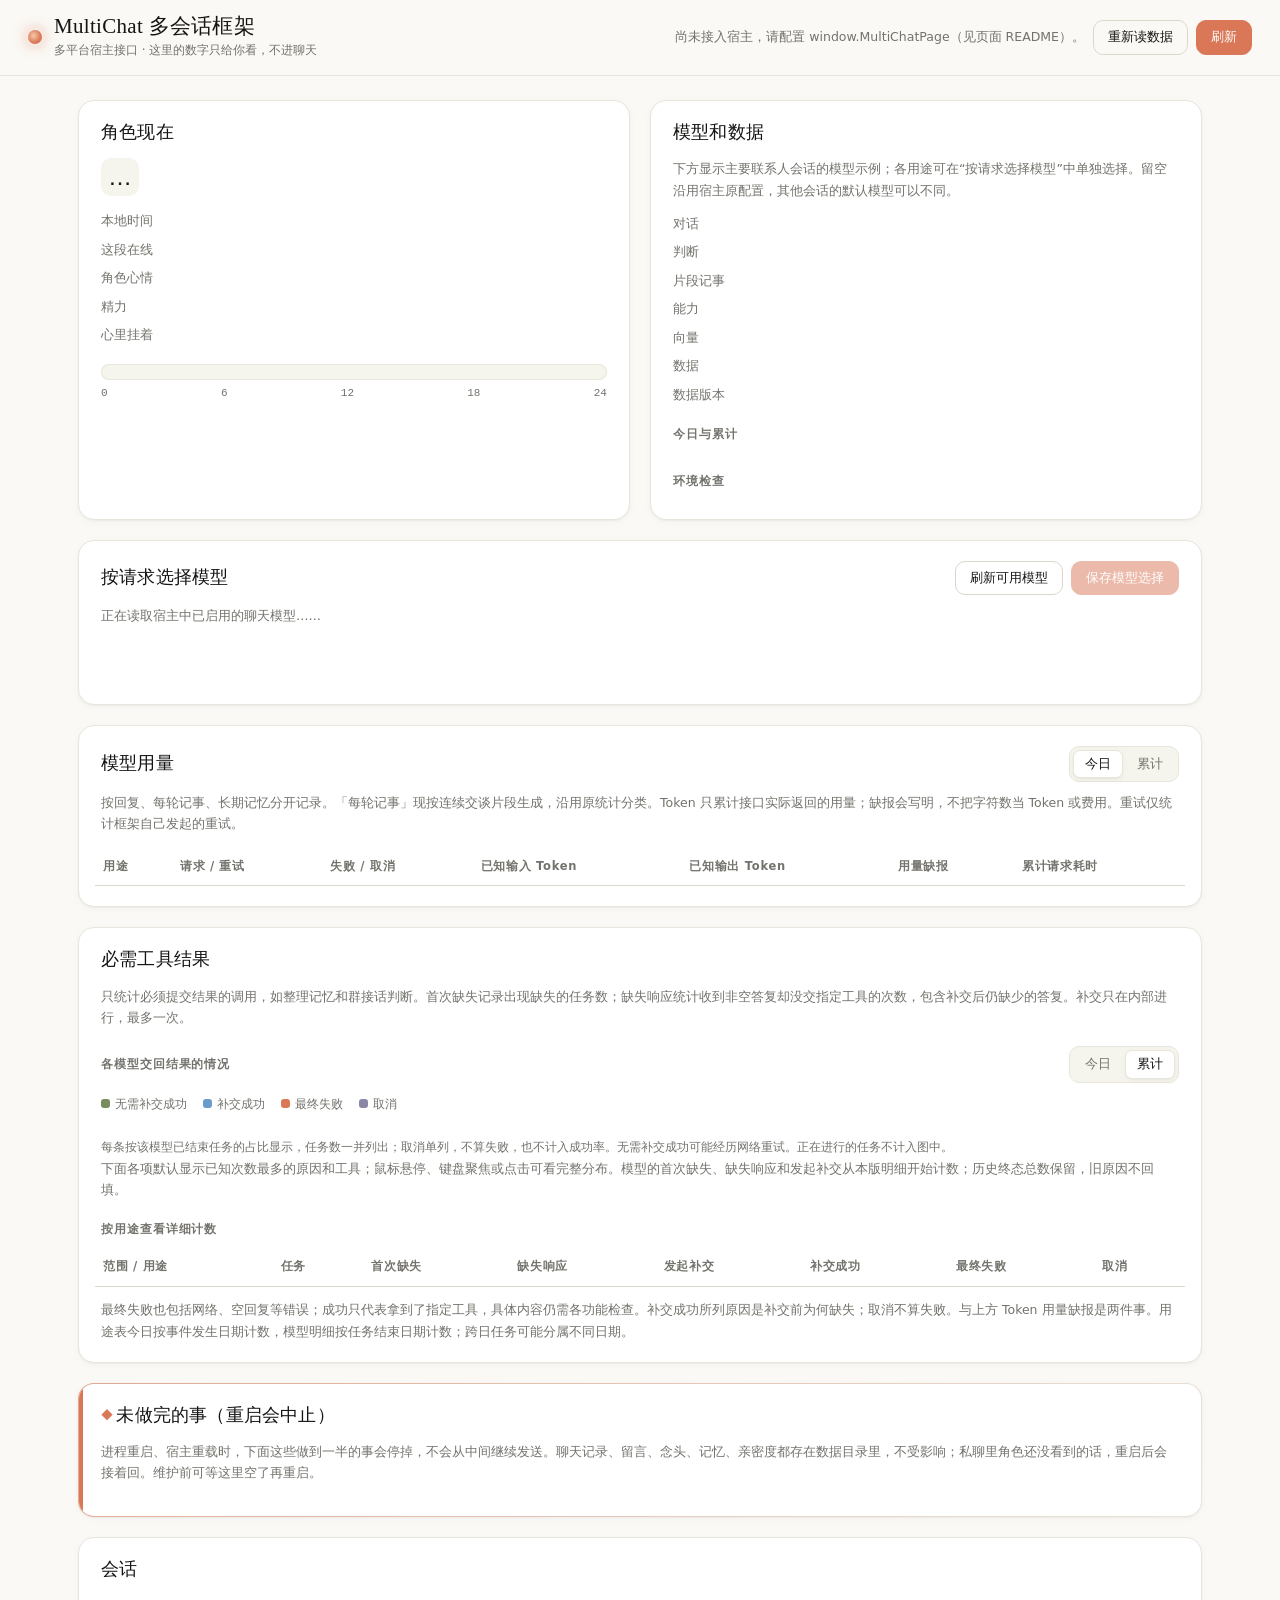
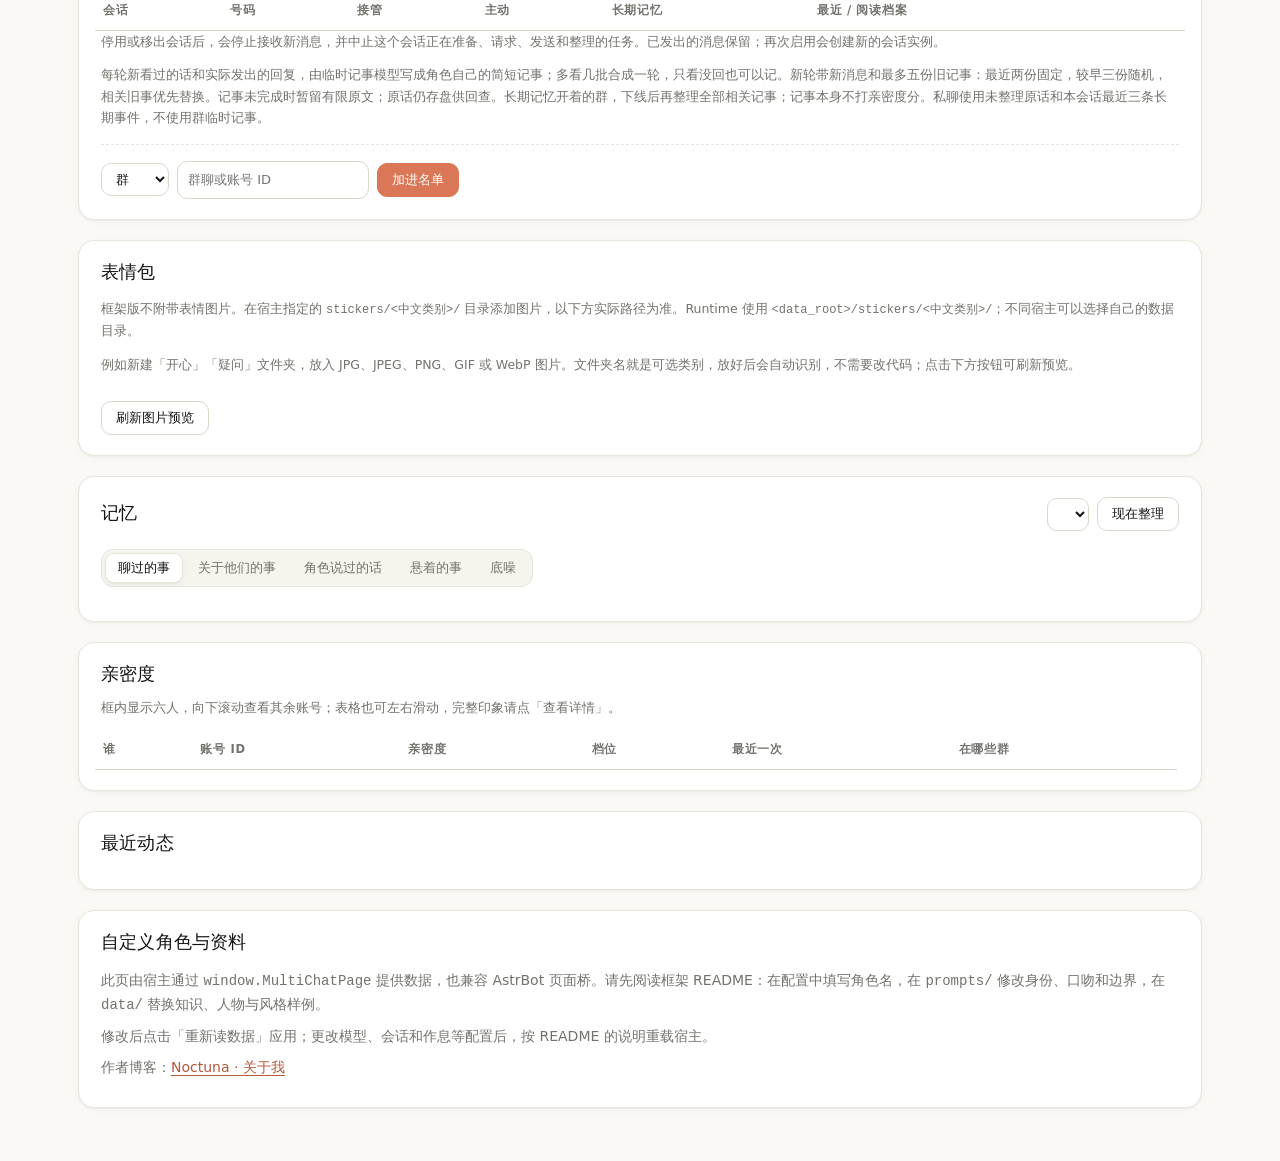
==== commit dc7ab21a: "Avoid "catch the words" phrasing and expose the primary proactive switch Program prompts and tool no" ====
--- a/pages/dashboard/index.html
+++ b/pages/dashboard/index.html
@@ -138,7 +138,7 @@
           <span class="muted" id="wl-note"></span>
         </div>
         <div class="table-wrap"><table class="table" id="sessions">
-          <thead><tr><th>会话</th><th>号码</th><th>接管</th><th>主动看</th><th>长期记忆</th><th>最近 / 阅读档案</th><th></th></tr></thead>
+          <thead><tr><th>会话</th><th>号码</th><th>接管</th><th title="群：主动看消息、接着聊；主要联系人私聊：安静一阵后独立主动联系（念头、追问不受影响）">主动</th><th>长期记忆</th><th>最近 / 阅读档案</th><th></th></tr></thead>
           <tbody></tbody>
         </table></div>
         <p class="muted">停用或移出会话后，会停止接收新消息，并中止这个会话正在准备、请求、发送和整理的任务。已发出的消息保留；再次启用会创建新的会话实例。</p>
